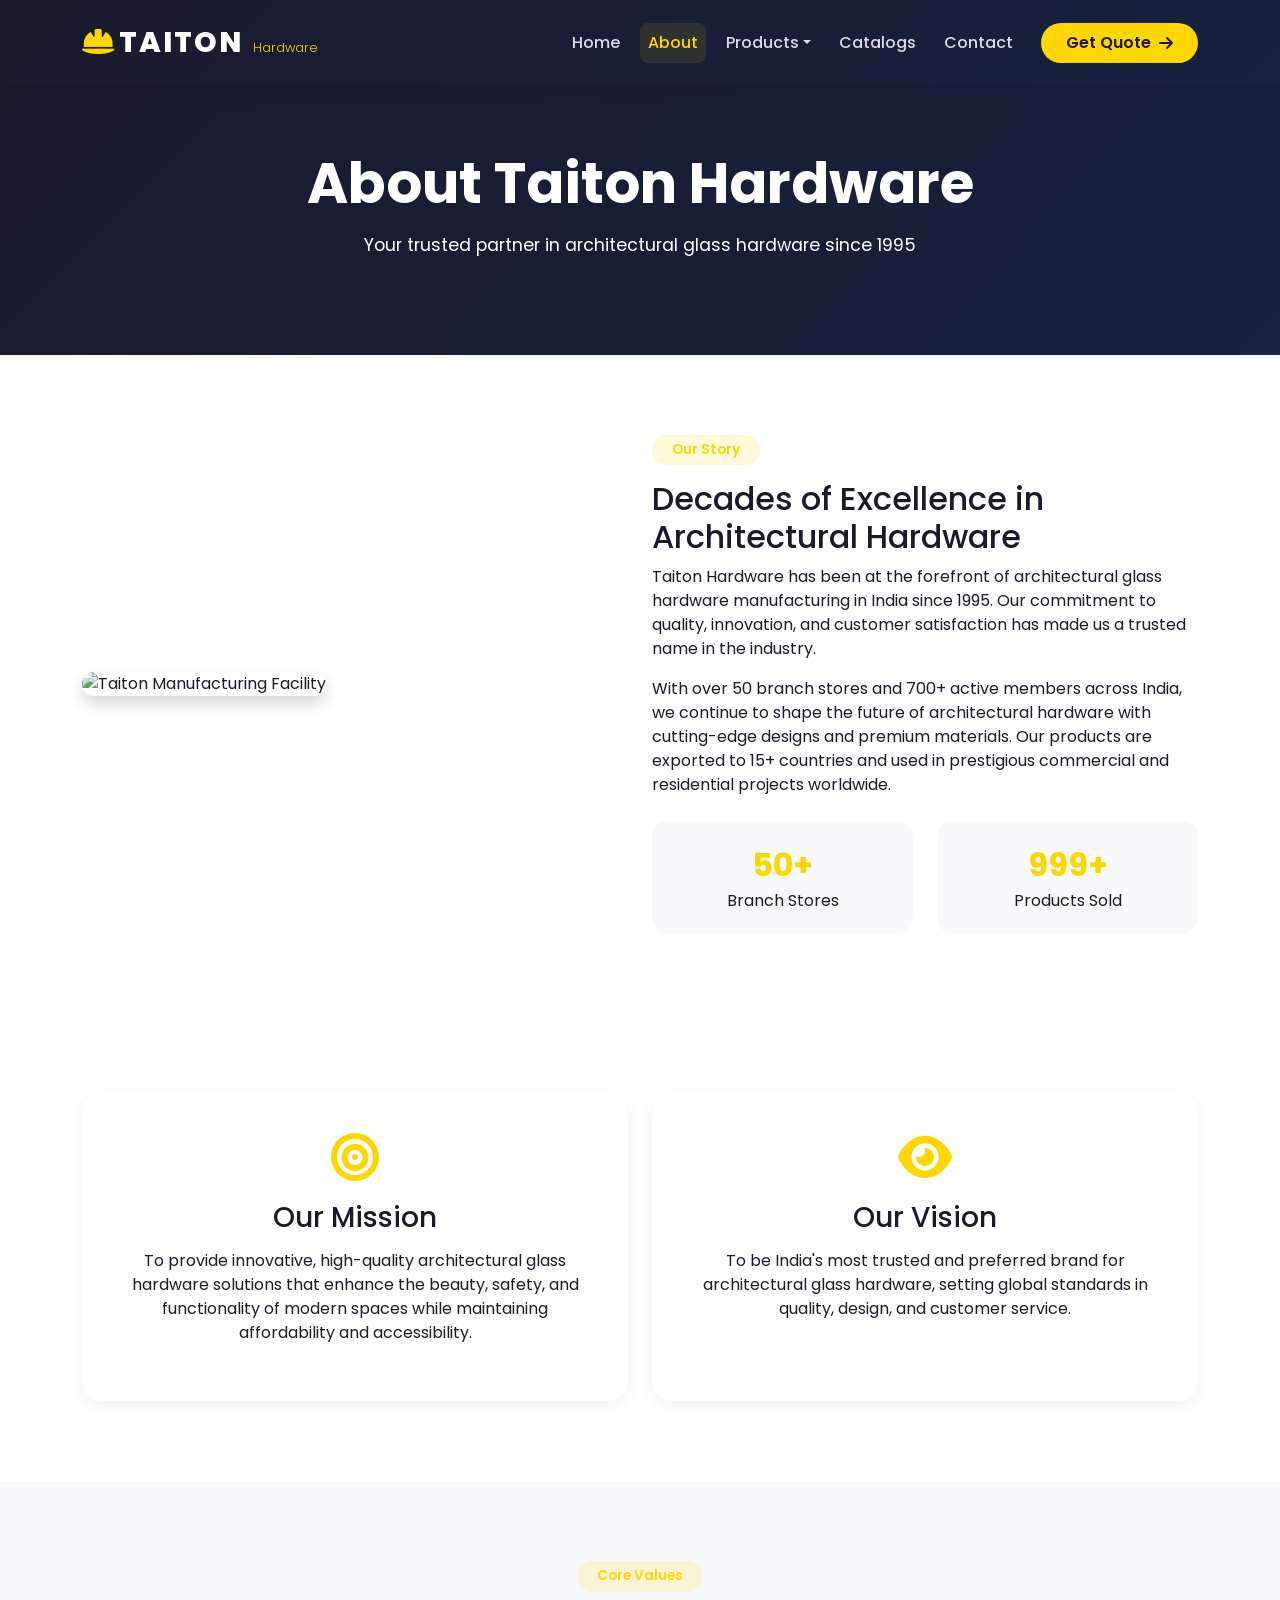
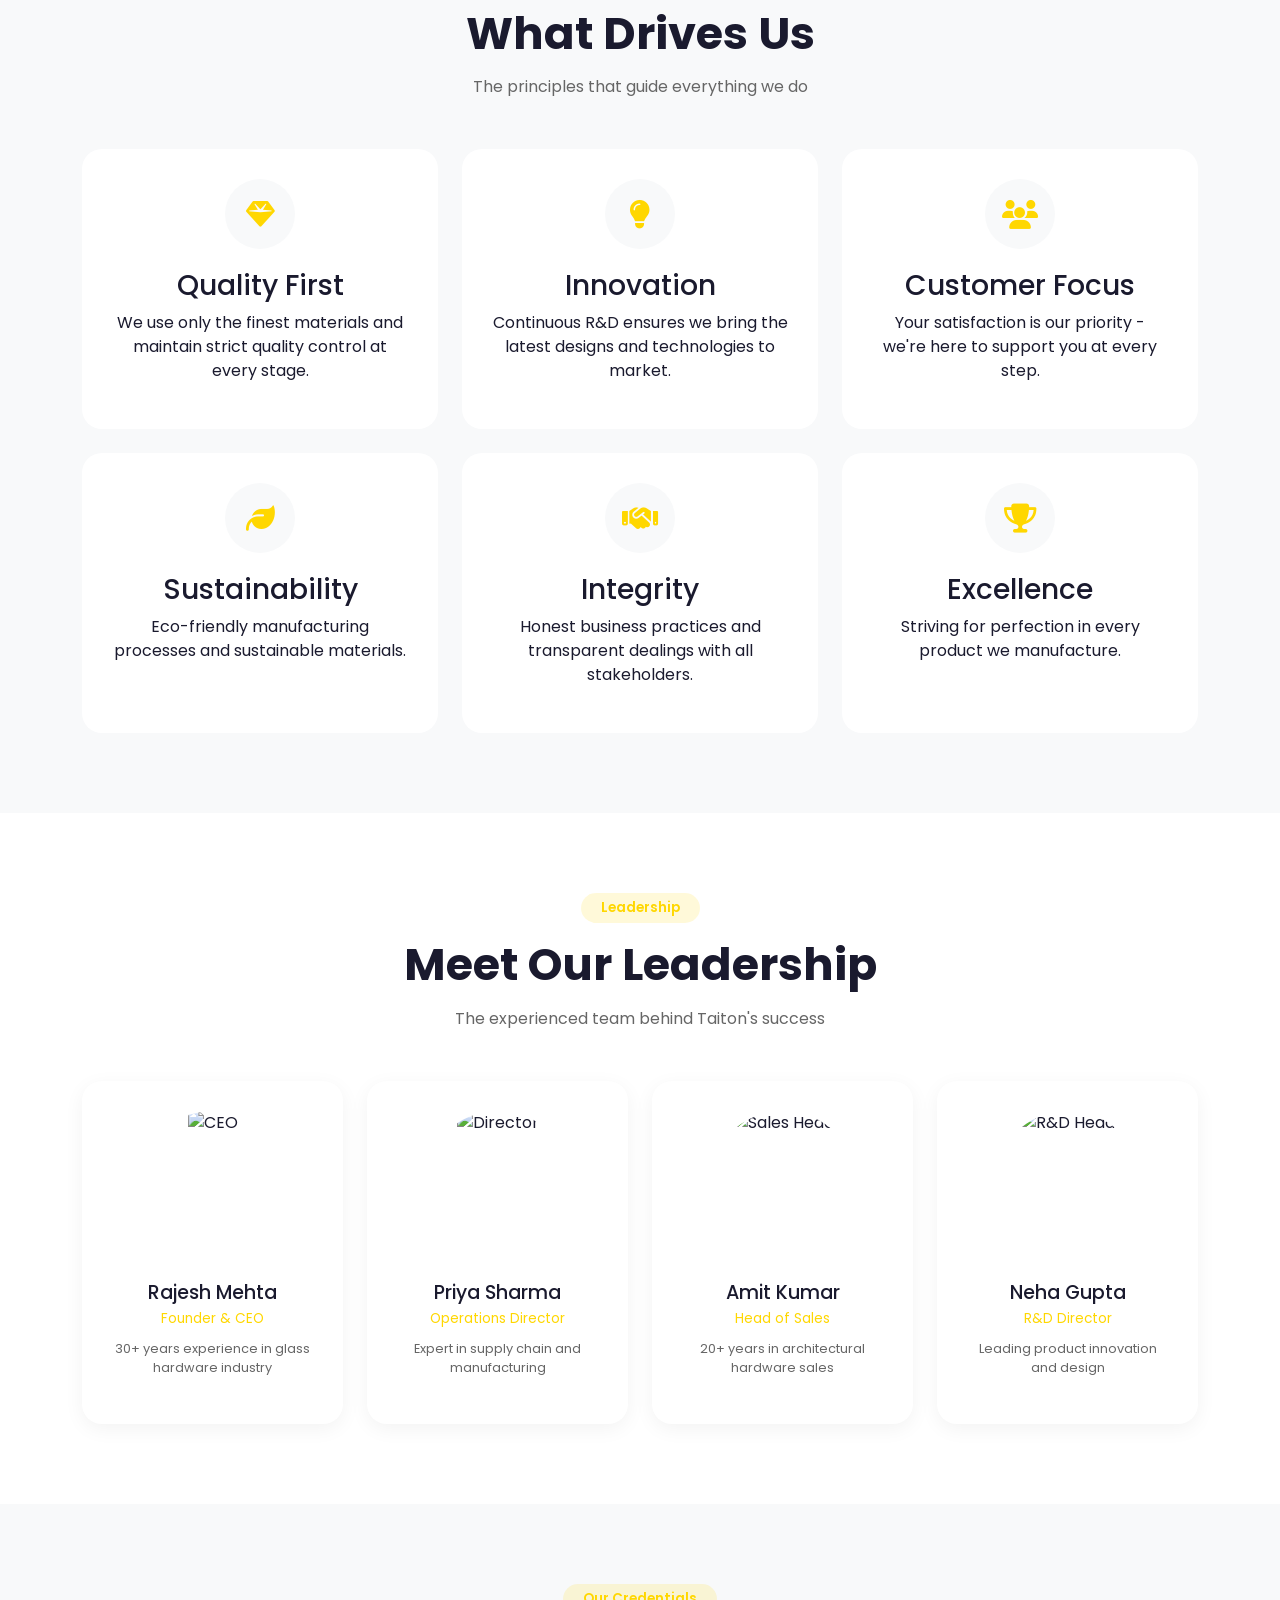
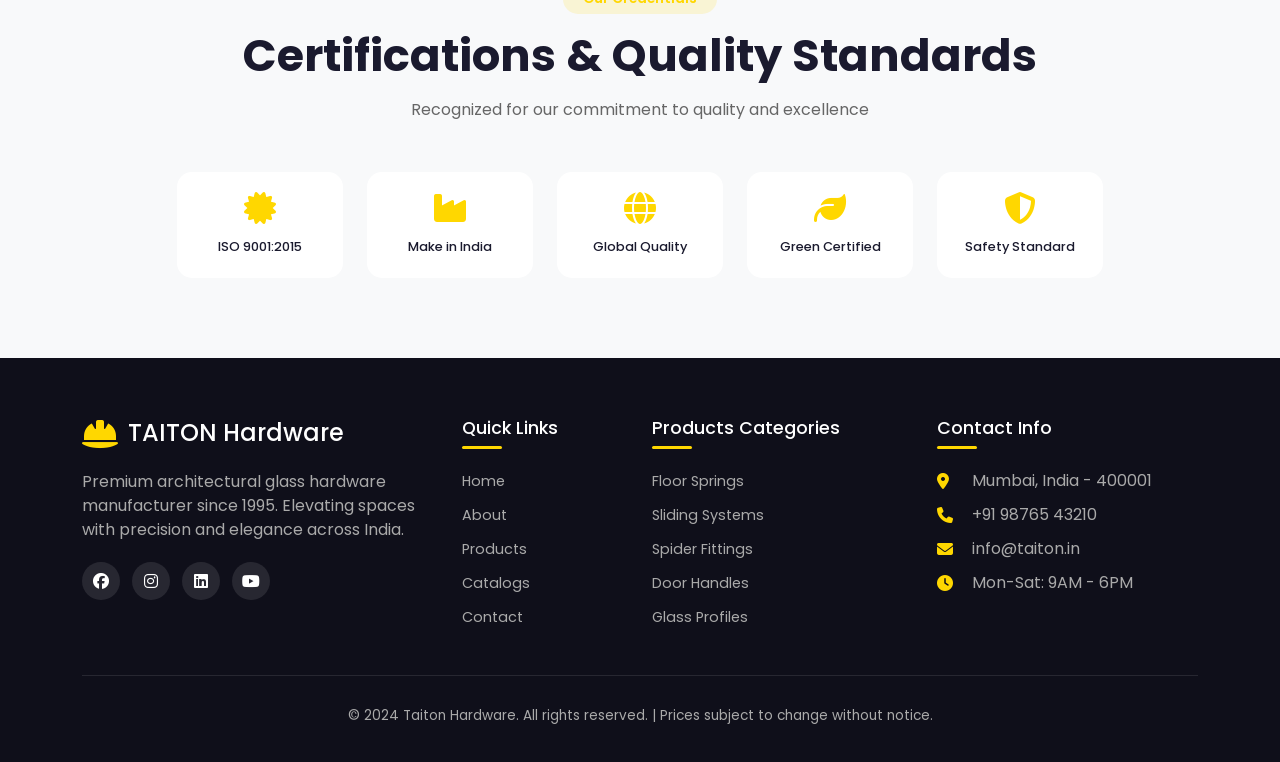
==== about.html @ 22cec3d0 "Initial project upload" ====
<!DOCTYPE html>
<html lang="en">

<head>
    <meta charset="UTF-8">
    <meta name="viewport" content="width=device-width, initial-scale=1.0">
    <title>Taiton Hardware - About Us | Architectural Glass Hardware India</title>
    <link href="https://cdn.jsdelivr.net/npm/bootstrap@5.3.0/dist/css/bootstrap.min.css" rel="stylesheet">
    <link rel="stylesheet" href="https://cdnjs.cloudflare.com/ajax/libs/font-awesome/6.4.0/css/all.min.css">
    <link href="https://fonts.googleapis.com/css2?family=Poppins:wght@300;400;500;600;700;800&display=swap"
        rel="stylesheet">
    <link href="https://unpkg.com/aos@2.3.1/dist/aos.css" rel="stylesheet">
    <link rel="stylesheet" href="css/header-footer.css">
    <link rel="stylesheet" href="css/style.css">
</head>

<body>

    <nav class="navbar navbar-expand-lg navbar-dark fixed-top" id="mainNavbar">
        <div class="container">
            <a class="navbar-brand" href="index.html"><span class="brand-icon"><i
                        class="fas fa-hard-hat"></i></span><span class="brand-text">TAITON</span><span
                    class="brand-sub">Hardware</span></a>
            <button class="navbar-toggler" type="button" data-bs-toggle="collapse" data-bs-target="#navbarNav"><span
                    class="navbar-toggler-icon"></span></button>
            <div class="collapse navbar-collapse" id="navbarNav">
                <ul class="navbar-nav ms-auto">
                    <li class="nav-item"><a class="nav-link" href="index.html">Home</a></li>
                    <li class="nav-item"><a class="nav-link active" href="about.html">About</a></li>
                    <li class="nav-item dropdown"><a class="nav-link dropdown-toggle" href="#" role="button"
                            data-bs-toggle="dropdown">Products</a>
                        <ul class="dropdown-menu large-dropdown">
                            <li><a class="dropdown-item" href="products.html#floor-springs">Floor Springs & Hydraulic
                                    Hinges</a></li>
                            <li><a class="dropdown-item" href="products.html#patch-fittings">Patch Fittings &
                                    Accessories</a></li>
                            <li><a class="dropdown-item" href="products.html#shower-hinges">Shower Hinges & Hardware</a>
                            </li>
                            <li><a class="dropdown-item" href="products.html#sliding-systems">Sliding Door Systems</a>
                            </li>
                            <li><a class="dropdown-item" href="products.html#spider-fittings">Spider Fittings</a></li>
                            <li><a class="dropdown-item" href="products.html#door-handles">Door Handles & Locks</a></li>
                            <li><a class="dropdown-item" href="products.html#glass-profiles">Glass Profiles & Seals</a>
                            </li>
                            <li><a class="dropdown-item" href="products.html#door-closers">Door Closers</a></li>
                            <li><a class="dropdown-item" href="products.html#glass-railing">Glass Railing Systems</a>
                            </li>
                            <li><a class="dropdown-item" href="products.html#miscellaneous">Miscellaneous Hardware</a>
                            </li>
                        </ul>
                    </li>
                    <li class="nav-item"><a class="nav-link" href="catalog.html">Catalogs</a></li>
                    <li class="nav-item"><a class="nav-link" href="contact.html">Contact</a></li>
                </ul>
                <a href="contact.html" class="btn btn-quote ms-lg-3">Get Quote <i class="fas fa-arrow-right"></i></a>
            </div>
        </div>
    </nav>

    <section class="page-header">
        <div class="container">
            <h1 data-aos="fade-up">About Taiton Hardware</h1>
            <p data-aos="fade-up" data-aos-delay="100">Your trusted partner in architectural glass hardware since 1995
            </p>
        </div>
    </section>

    <section class="about-story">
        <div class="container">
            <div class="row align-items-center">
                <div class="col-lg-6" data-aos="fade-right">
                    <img src="https://images.unsplash.com/photo-1581091226033-d5c48150dbaa?w=600&h=400&fit=crop"
                        alt="Taiton Manufacturing Facility" class="img-fluid rounded-4 shadow" style="width:100%;">
                </div>
                <div class="col-lg-6" data-aos="fade-left">
                    <span class="section-subtitle">Our Story</span>
                    <h2>Decades of Excellence in Architectural Hardware</h2>
                    <p>Taiton Hardware has been at the forefront of architectural glass hardware manufacturing in India
                        since 1995. Our commitment to quality, innovation, and customer satisfaction has made us a
                        trusted name in the industry.</p>
                    <p>With over 50 branch stores and 700+ active members across India, we continue to shape the future
                        of architectural hardware with cutting-edge designs and premium materials. Our products are
                        exported to 15+ countries and used in prestigious commercial and residential projects worldwide.
                    </p>
                    <div class="row mt-4">
                        <div class="col-6">
                            <div class="about-stat"><span>50+</span><br>Branch Stores</div>
                        </div>
                        <div class="col-6">
                            <div class="about-stat"><span>999+</span><br>Products Sold</div>
                        </div>
                    </div>
                </div>
            </div>
        </div>
    </section>

    <section class="mission-vision">
        <div class="container">
            <div class="row g-4">
                <div class="col-md-6" data-aos="fade-up">
                    <div class="mission-card">
                        <i class="fas fa-bullseye"></i>
                        <h3>Our Mission</h3>
                        <p>To provide innovative, high-quality architectural glass hardware solutions that enhance the
                            beauty, safety, and functionality of modern spaces while maintaining affordability and
                            accessibility.</p>
                    </div>
                </div>
                <div class="col-md-6" data-aos="fade-up" data-aos-delay="100">
                    <div class="mission-card">
                        <i class="fas fa-eye"></i>
                        <h3>Our Vision</h3>
                        <p>To be India's most trusted and preferred brand for architectural glass hardware, setting
                            global standards in quality, design, and customer service.</p>
                    </div>
                </div>
            </div>
        </div>
    </section>

    <section class="values-section bg-light">
        <div class="container">
            <div class="section-header text-center" data-aos="fade-up">
                <span class="section-subtitle">Core Values</span>
                <h2 class="section-title">What Drives Us</h2>
                <p class="section-desc">The principles that guide everything we do</p>
            </div>
            <div class="row g-4">
                <div class="col-md-4" data-aos="fade-up">
                    <div class="value-card">
                        <div class="value-icon"><i class="fas fa-gem"></i></div>
                        <h3>Quality First</h3>
                        <p>We use only the finest materials and maintain strict quality control at every stage.</p>
                    </div>
                </div>
                <div class="col-md-4" data-aos="fade-up" data-aos-delay="100">
                    <div class="value-card">
                        <div class="value-icon"><i class="fas fa-lightbulb"></i></div>
                        <h3>Innovation</h3>
                        <p>Continuous R&D ensures we bring the latest designs and technologies to market.</p>
                    </div>
                </div>
                <div class="col-md-4" data-aos="fade-up" data-aos-delay="200">
                    <div class="value-card">
                        <div class="value-icon"><i class="fas fa-users"></i></div>
                        <h3>Customer Focus</h3>
                        <p>Your satisfaction is our priority - we're here to support you at every step.</p>
                    </div>
                </div>
                <div class="col-md-4" data-aos="fade-up" data-aos-delay="250">
                    <div class="value-card">
                        <div class="value-icon"><i class="fas fa-leaf"></i></div>
                        <h3>Sustainability</h3>
                        <p>Eco-friendly manufacturing processes and sustainable materials.</p>
                    </div>
                </div>
                <div class="col-md-4" data-aos="fade-up" data-aos-delay="300">
                    <div class="value-card">
                        <div class="value-icon"><i class="fas fa-handshake"></i></div>
                        <h3>Integrity</h3>
                        <p>Honest business practices and transparent dealings with all stakeholders.</p>
                    </div>
                </div>
                <div class="col-md-4" data-aos="fade-up" data-aos-delay="350">
                    <div class="value-card">
                        <div class="value-icon"><i class="fas fa-trophy"></i></div>
                        <h3>Excellence</h3>
                        <p>Striving for perfection in every product we manufacture.</p>
                    </div>
                </div>
            </div>
        </div>
    </section>

    <section class="team-section">
        <div class="container">
            <div class="section-header text-center" data-aos="fade-up">
                <span class="section-subtitle">Leadership</span>
                <h2 class="section-title">Meet Our Leadership</h2>
                <p class="section-desc">The experienced team behind Taiton's success</p>
            </div>
            <div class="row g-4 justify-content-center">
                <div class="col-lg-3 col-md-6" data-aos="fade-up">
                    <div class="team-card">
                        <div class="team-img"><img src="https://randomuser.me/api/portraits/men/1.jpg" alt="CEO"></div>
                        <h3>Rajesh Mehta</h3><span>Founder & CEO</span>
                        <p>30+ years experience in glass hardware industry</p>
                    </div>
                </div>
                <div class="col-lg-3 col-md-6" data-aos="fade-up" data-aos-delay="100">
                    <div class="team-card">
                        <div class="team-img"><img src="https://randomuser.me/api/portraits/women/1.jpg" alt="Director">
                        </div>
                        <h3>Priya Sharma</h3><span>Operations Director</span>
                        <p>Expert in supply chain and manufacturing</p>
                    </div>
                </div>
                <div class="col-lg-3 col-md-6" data-aos="fade-up" data-aos-delay="200">
                    <div class="team-card">
                        <div class="team-img"><img src="https://randomuser.me/api/portraits/men/2.jpg" alt="Sales Head">
                        </div>
                        <h3>Amit Kumar</h3><span>Head of Sales</span>
                        <p>20+ years in architectural hardware sales</p>
                    </div>
                </div>
                <div class="col-lg-3 col-md-6" data-aos="fade-up" data-aos-delay="300">
                    <div class="team-card">
                        <div class="team-img"><img src="https://randomuser.me/api/portraits/women/2.jpg" alt="R&D Head">
                        </div>
                        <h3>Neha Gupta</h3><span>R&D Director</span>
                        <p>Leading product innovation and design</p>
                    </div>
                </div>
            </div>
        </div>
    </section>

    <section class="certifications bg-light">
        <div class="container">
            <div class="section-header text-center" data-aos="fade-up">
                <span class="section-subtitle">Our Credentials</span>
                <h2 class="section-title">Certifications & Quality Standards</h2>
                <p class="section-desc">Recognized for our commitment to quality and excellence</p>
            </div>
            <div class="row g-4 justify-content-center">
                <div class="col-md-2 col-4" data-aos="fade-up">
                    <div class="cert-card"><i class="fas fa-certificate"></i><span>ISO 9001:2015</span></div>
                </div>
                <div class="col-md-2 col-4" data-aos="fade-up" data-aos-delay="50">
                    <div class="cert-card"><i class="fas fa-industry"></i><span>Make in India</span></div>
                </div>
                <div class="col-md-2 col-4" data-aos="fade-up" data-aos-delay="100">
                    <div class="cert-card"><i class="fas fa-globe"></i><span>Global Quality</span></div>
                </div>
                <div class="col-md-2 col-4" data-aos="fade-up" data-aos-delay="150">
                    <div class="cert-card"><i class="fas fa-leaf"></i><span>Green Certified</span></div>
                </div>
                <div class="col-md-2 col-4" data-aos="fade-up" data-aos-delay="200">
                    <div class="cert-card"><i class="fas fa-shield-alt"></i><span>Safety Standard</span></div>
                </div>
            </div>
        </div>
    </section>

    <footer class="footer">
        <div class="container">
            <div class="row">
                <div class="col-lg-4">
                    <div class="footer-logo"><i class="fas fa-hard-hat"></i>
                        <h3>TAITON Hardware</h3>
                    </div>
                    <p>Premium architectural glass hardware manufacturer since 1995. Elevating spaces with precision and
                        elegance across India.</p>
                    <div class="footer-social"><a href="#"><i class="fab fa-facebook"></i></a><a href="#"><i
                                class="fab fa-instagram"></i></a><a href="#"><i class="fab fa-linkedin"></i></a><a
                            href="#"><i class="fab fa-youtube"></i></a></div>
                </div>
                <div class="col-lg-2">
                    <h4>Quick Links</h4>
                    <ul>
                        <li><a href="index.html">Home</a></li>
                        <li><a href="about.html">About</a></li>
                        <li><a href="products.html">Products</a></li>
                        <li><a href="catalog.html">Catalogs</a></li>
                        <li><a href="contact.html">Contact</a></li>
                    </ul>
                </div>
                <div class="col-lg-3">
                    <h4>Products Categories</h4>
                    <ul>
                        <li><a href="products.html#floor-springs">Floor Springs</a></li>
                        <li><a href="products.html#sliding-systems">Sliding Systems</a></li>
                        <li><a href="products.html#spider-fittings">Spider Fittings</a></li>
                        <li><a href="products.html#door-handles">Door Handles</a></li>
                        <li><a href="products.html#glass-profiles">Glass Profiles</a></li>
                    </ul>
                </div>
                <div class="col-lg-3">
                    <h4>Contact Info</h4>
                    <ul class="contact-list">
                        <li><i class="fas fa-map-marker-alt"></i> Mumbai, India - 400001</li>
                        <li><i class="fas fa-phone"></i> +91 98765 43210</li>
                        <li><i class="fas fa-envelope"></i> info@taiton.in</li>
                        <li><i class="fas fa-clock"></i> Mon-Sat: 9AM - 6PM</li>
                    </ul>
                </div>
            </div>
            <div class="footer-bottom">
                <p>&copy; 2024 Taiton Hardware. All rights reserved. | Prices subject to change without notice.</p>
            </div>
        </div>
    </footer>

    <script src="https://cdn.jsdelivr.net/npm/bootstrap@5.3.0/dist/js/bootstrap.bundle.min.js"></script>
    <script src="https://unpkg.com/aos@2.3.1/dist/aos.js"></script>
    <script src="js/main.js"></script>
</body>

</html>
---- css/header-footer.css ----
/* ==================== HEADER & FOOTER STYLES - TAITON HARDWARE ==================== */

/* ==================== NAVBAR STYLES ==================== */
#mainNavbar {
    background: linear-gradient(135deg, #1a1a2e 0%, #16213e 100%);
    padding: 1rem 0;
    transition: all 0.3s ease;
    box-shadow: 0 2px 20px rgba(0, 0, 0, 0.1);
}

#mainNavbar .navbar-brand {
    display: flex;
    align-items: baseline;
    gap: 5px;
    text-decoration: none;
}

.brand-icon {
    font-size: 1.8rem;
    color: #ffd700;
}

.brand-text {
    font-size: 1.8rem;
    font-weight: 800;
    letter-spacing: 2px;
    color: white;
}

.brand-sub {
    font-size: 0.8rem;
    font-weight: 300;
    color: #ffd700;
    margin-left: 5px;
}

.navbar-nav {
    gap: 0.25rem;
}

.navbar-nav .nav-link {
    color: rgba(255, 255, 255, 0.85);
    font-weight: 500;
    margin: 0 0.25rem;
    transition: all 0.3s;
    padding: 8px 16px;
    border-radius: 8px;
}

.navbar-nav .nav-link:hover,
.navbar-nav .nav-link.active {
    color: #ffd700;
    background: rgba(255, 215, 0, 0.1);
}

.btn-quote {
    background: #ffd700;
    border: none;
    color: #1a1a2e;
    font-weight: 600;
    padding: 8px 25px;
    border-radius: 50px;
    transition: all 0.3s;
    text-decoration: none;
    display: inline-flex;
    align-items: center;
    gap: 8px;
}

.btn-quote:hover {
    background: #ffed4a;
    transform: translateY(-2px);
    color: #1a1a2e;
}

/* Dropdown Menu */
.dropdown-menu {
    background: #16213e;
    border: none;
    border-radius: 15px;
    padding: 0.75rem 0;
    margin-top: 10px;
    box-shadow: 0 10px 30px rgba(0, 0, 0, 0.3);
}

.dropdown-item {
    color: white;
    padding: 0.6rem 1.5rem;
    transition: all 0.2s;
    font-size: 0.9rem;
}

.dropdown-item:hover {
    background: #ffd700;
    color: #1a1a2e;
}

/* Large Dropdown for Products */
.large-dropdown {
    min-width: 280px;
}

/* ==================== FOOTER STYLES ==================== */
.footer {
    background: #0f0f1a;
    color: #aaa;
    padding: 60px 0 20px;
    margin-top: 0;
}

.footer-logo {
    display: flex;
    align-items: center;
    gap: 10px;
    margin-bottom: 20px;
}

.footer-logo i {
    font-size: 2rem;
    color: #ffd700;
}

.footer-logo h3 {
    margin-bottom: 0;
    font-size: 1.5rem;
    color: white;
}

.footer h4 {
    color: white;
    font-size: 1.1rem;
    margin-bottom: 20px;
    position: relative;
    padding-bottom: 10px;
}

.footer h4:after {
    content: '';
    position: absolute;
    bottom: 0;
    left: 0;
    width: 40px;
    height: 3px;
    background: #ffd700;
    border-radius: 3px;
}

.footer ul {
    list-style: none;
    padding: 0;
}

.footer ul li {
    margin-bottom: 10px;
}

.footer ul li a {
    color: #aaa;
    text-decoration: none;
    transition: color 0.3s;
    font-size: 0.9rem;
}

.footer ul li a:hover {
    color: #ffd700;
    padding-left: 5px;
}

.contact-list li {
    display: flex;
    align-items: center;
    gap: 10px;
}

.contact-list li i {
    width: 25px;
    color: #ffd700;
}

.footer-social {
    display: flex;
    gap: 12px;
    margin-top: 20px;
}

.footer-social a {
    display: inline-flex;
    align-items: center;
    justify-content: center;
    width: 38px;
    height: 38px;
    background: rgba(255, 255, 255, 0.1);
    border-radius: 50%;
    color: white;
    transition: all 0.3s;
    text-decoration: none;
}

.footer-social a:hover {
    background: #ffd700;
    color: #1a1a2e;
    transform: translateY(-3px);
}

.footer-bottom {
    text-align: center;
    padding-top: 30px;
    margin-top: 30px;
    border-top: 1px solid rgba(255, 255, 255, 0.1);
    font-size: 0.85rem;
}

/* ==================== RESPONSIVE ==================== */
@media (max-width: 992px) {
    .navbar-nav {
        margin: 1rem 0;
    }

    .btn-quote {
        display: inline-flex;
        width: fit-content;
        margin-top: 10px;
    }

    .dropdown-menu {
        background: #1a1a3e;
        border: none;
    }

    .footer h4:after {
        left: 50%;
        transform: translateX(-50%);
    }

    .footer .text-center-mobile {
        text-align: center;
    }
}

@media (max-width: 768px) {
    .footer {
        text-align: center;
    }

    .footer-logo {
        justify-content: center;
    }

    .contact-list li {
        justify-content: center;
    }

    .footer-social {
        justify-content: center;
    }
}
---- css/style.css ----
/* ==================== MAIN STYLESHEET - TAITON HARDWARE ==================== */

* {
    margin: 0;
    padding: 0;
    box-sizing: border-box;
}

body {
    font-family: 'Poppins', sans-serif;
    overflow-x: hidden;
    background: #ffffff;
    color: #1a1a2e;
}

/* ==================== HERO SECTION ==================== */
.hero-section {
    position: relative;
    min-height: 100vh;
    background: linear-gradient(135deg, #0f0c29 0%, #1a1a3e 50%, #24243e 100%);
    display: flex;
    align-items: center;
    overflow: hidden;
}

.hero-overlay {
    position: absolute;
    top: 0;
    left: 0;
    right: 0;
    bottom: 0;
    background: radial-gradient(circle at 30% 50%, rgba(255, 215, 0, 0.1) 0%, transparent 70%);
}

.hero-container {
    position: relative;
    z-index: 2;
}

.hero-badge {
    display: inline-block;
    background: rgba(255, 215, 0, 0.2);
    color: #ffd700;
    padding: 5px 15px;
    border-radius: 50px;
    font-size: 0.85rem;
    margin-bottom: 20px;
}

.hero-badge i {
    margin-right: 5px;
}

.hero-title {
    font-size: 3.8rem;
    font-weight: 700;
    color: white;
    margin-bottom: 20px;
    line-height: 1.2;
}

.hero-title .highlight {
    color: #ffd700;
    position: relative;
}

.hero-text {
    color: rgba(255, 255, 255, 0.85);
    font-size: 1.1rem;
    margin-bottom: 30px;
    max-width: 550px;
}

.hero-buttons {
    display: flex;
    gap: 15px;
    flex-wrap: wrap;
    margin-bottom: 40px;
}

.btn-primary {
    background: linear-gradient(135deg, #ffd700, #ffb700);
    border: none;
    color: #1a1a2e;
    font-weight: 600;
    padding: 12px 35px;
    border-radius: 50px;
    transition: all 0.3s;
}

.btn-primary:hover {
    background: linear-gradient(135deg, #ffed4a, #ffd700);
    transform: translateY(-3px);
    box-shadow: 0 10px 25px rgba(0, 0, 0, 0.2);
}

.btn-outline-light {
    border: 2px solid white;
    background: transparent;
    padding: 12px 35px;
    border-radius: 50px;
    font-weight: 600;
    transition: all 0.3s;
    color: white;
    text-decoration: none;
    display: inline-block;
}

.btn-outline-light:hover {
    background: white;
    color: #1a1a2e;
    transform: translateY(-3px);
}

.hero-stats {
    display: flex;
    gap: 40px;
    flex-wrap: wrap;
}

.stat-item {
    text-align: center;
}

.stat-number {
    display: block;
    font-size: 2rem;
    font-weight: 700;
    color: #ffd700;
}

.stat-label {
    color: rgba(255, 255, 255, 0.7);
    font-size: 0.85rem;
}

.hero-card {
    background: rgba(255, 255, 255, 0.1);
    backdrop-filter: blur(10px);
    border-radius: 30px;
    padding: 40px;
    text-align: center;
    border: 1px solid rgba(255, 255, 255, 0.2);
}

.glass-card .glass-effect {
    position: relative;
}

.hero-card i {
    font-size: 4rem;
    color: #ffd700;
    margin-bottom: 20px;
}

.hero-card h3 {
    color: white;
    margin-bottom: 10px;
}

.glass-features {
    display: flex;
    justify-content: center;
    gap: 15px;
    margin-top: 20px;
}

.glass-features span {
    font-size: 0.8rem;
    color: #ffd700;
}

.glass-features i {
    font-size: 0.8rem;
    margin-right: 5px;
}

.scroll-indicator {
    position: absolute;
    bottom: 30px;
    left: 50%;
    transform: translateX(-50%);
    text-align: center;
    color: white;
    font-size: 0.8rem;
    animation: bounce 2s infinite;
}

@keyframes bounce {

    0%,
    100% {
        transform: translateX(-50%) translateY(0);
    }

    50% {
        transform: translateX(-50%) translateY(10px);
    }
}

/* ==================== SECTION COMMON ==================== */
section {
    padding: 80px 0;
}

.section-header {
    margin-bottom: 50px;
}

.section-subtitle {
    display: inline-block;
    background: rgba(255, 215, 0, 0.15);
    color: #ffd700;
    padding: 5px 20px;
    border-radius: 50px;
    font-size: 0.85rem;
    font-weight: 600;
    margin-bottom: 15px;
}

.section-title {
    font-size: 2.8rem;
    font-weight: 700;
    margin-bottom: 15px;
    color: #1a1a2e;
}

.section-desc {
    color: #666;
    max-width: 700px;
    margin: 0 auto;
}

.text-white {
    color: white !important;
}

.bg-light {
    background: #f8f9fa;
}

/* ==================== CATEGORY CARDS ==================== */
.category-card {
    background: white;
    border-radius: 20px;
    padding: 40px 30px;
    text-align: center;
    transition: all 0.3s;
    box-shadow: 0 5px 20px rgba(0, 0, 0, 0.05);
    height: 100%;
}

.category-card:hover {
    transform: translateY(-10px);
    box-shadow: 0 20px 40px rgba(0, 0, 0, 0.1);
}

.category-icon {
    width: 70px;
    height: 70px;
    background: linear-gradient(135deg, #ffd70020, #ffb70010);
    border-radius: 50%;
    display: flex;
    align-items: center;
    justify-content: center;
    margin: 0 auto 20px;
}

.category-icon i {
    font-size: 2rem;
    color: #ffd700;
}

.category-card h3 {
    font-size: 1.2rem;
    margin-bottom: 10px;
}

.category-card p {
    font-size: 0.85rem;
    color: #666;
    margin-bottom: 15px;
}

.category-link {
    color: #ffd700;
    text-decoration: none;
    font-weight: 600;
    font-size: 0.85rem;
    transition: all 0.3s;
}

.category-link:hover {
    color: #1a1a2e;
    letter-spacing: 1px;
}

/* ==================== PRODUCT CARDS ==================== */
.product-card {
    background: white;
    border-radius: 20px;
    padding: 25px;
    text-align: center;
    transition: all 0.3s;
    box-shadow: 0 5px 20px rgba(0, 0, 0, 0.05);
    height: 100%;
    position: relative;
}

.product-card:hover {
    transform: translateY(-5px);
    box-shadow: 0 15px 35px rgba(0, 0, 0, 0.1);
}

.product-card.featured {
    border: 2px solid #ffd700;
}

.product-badge {
    position: absolute;
    top: 15px;
    right: 15px;
    background: #ffd700;
    color: #1a1a2e;
    padding: 4px 12px;
    border-radius: 50px;
    font-size: 0.7rem;
    font-weight: 600;
    z-index: 1;
}

.product-image {
    width: 120px;
    height: 120px;
    margin: 0 auto 20px;
    overflow: hidden;
    border-radius: 15px;
}

.product-image img {
    width: 100%;
    height: 100%;
    object-fit: cover;
    transition: transform 0.3s;
}

.product-card:hover .product-image img {
    transform: scale(1.05);
}

.product-title {
    font-size: 1.1rem;
    font-weight: 600;
    margin-bottom: 10px;
}

.product-desc {
    font-size: 0.85rem;
    color: #666;
    margin-bottom: 15px;
    line-height: 1.4;
}

.product-price {
    font-size: 1.3rem;
    font-weight: 700;
    color: #ffd700;
    margin-bottom: 15px;
}

.product-meta {
    display: flex;
    justify-content: center;
    gap: 15px;
    margin-bottom: 15px;
}

.product-meta span {
    font-size: 0.7rem;
    color: #888;
}

.product-meta i {
    margin-right: 5px;
}

.btn-outline-primary {
    background: transparent;
    border: 2px solid #ffd700;
    color: #1a1a2e;
    font-weight: 600;
    transition: all 0.3s;
    border-radius: 50px;
    padding: 8px 15px;
}

.btn-outline-primary:hover {
    background: #ffd700;
    border-color: #ffd700;
    color: #1a1a2e;
}

/* ==================== ABOUT CARDS ==================== */
.about-card {
    background: white;
    padding: 40px 30px;
    border-radius: 20px;
    text-align: center;
    box-shadow: 0 5px 30px rgba(0, 0, 0, 0.05);
    transition: all 0.3s;
    height: 100%;
}

.about-card:hover {
    transform: translateY(-10px);
    box-shadow: 0 15px 40px rgba(0, 0, 0, 0.1);
}

.about-icon {
    width: 80px;
    height: 80px;
    background: linear-gradient(135deg, #ffd700, #ffed4a);
    border-radius: 50%;
    display: flex;
    align-items: center;
    justify-content: center;
    margin: 0 auto 25px;
}

.about-icon i {
    font-size: 2rem;
    color: #1a1a2e;
}

/* ==================== PAGE HEADER ==================== */
.page-header {
    background: linear-gradient(135deg, #1a1a2e 0%, #16213e 100%);
    padding: 150px 0 80px;
    text-align: center;
    color: white;
}

.page-header h1 {
    font-size: 3.5rem;
    font-weight: 700;
    margin-bottom: 15px;
}

.page-header p {
    font-size: 1.1rem;
    opacity: 0.9;
}

/* ==================== TESTIMONIALS ==================== */
.testimonials-section {
    background: linear-gradient(135deg, #1a1a2e 0%, #16213e 100%);
}

.testimonial-card {
    background: rgba(255, 255, 255, 0.1);
    backdrop-filter: blur(10px);
    border-radius: 20px;
    padding: 30px;
    text-align: center;
    height: 100%;
    color: white;
}

.testimonial-card .stars {
    color: #ffd700;
    margin-bottom: 15px;
    font-size: 1.2rem;
}

.testimonial-card p {
    margin-bottom: 20px;
    font-style: italic;
    font-size: 0.95rem;
}

.client-info h4 {
    margin-bottom: 5px;
    font-size: 1rem;
}

.client-info span {
    font-size: 0.8rem;
    opacity: 0.8;
}

/* ==================== WHY CHOOSE US SECTION ==================== */
.why-choose-us {
    background: white;
}

.why-content h2 {
    font-size: 2.5rem;
    margin-bottom: 20px;
}

.why-features {
    margin-top: 30px;
}

.feature {
    display: flex;
    gap: 20px;
    margin-bottom: 25px;
}

.feature i {
    font-size: 2rem;
    color: #ffd700;
}

.feature h4 {
    font-size: 1.1rem;
    margin-bottom: 5px;
}

.feature p {
    font-size: 0.85rem;
    color: #666;
}

.why-image {
    position: relative;
}

.experience-badge {
    position: absolute;
    bottom: 20px;
    right: 20px;
    background: #ffd700;
    color: #1a1a2e;
    padding: 15px 20px;
    border-radius: 15px;
    text-align: center;
    font-weight: 600;
}

.experience-badge span {
    font-size: 2rem;
    font-weight: 800;
    display: block;
}

/* ==================== MISSION VISION ==================== */
.mission-card {
    background: white;
    border-radius: 20px;
    padding: 40px;
    text-align: center;
    box-shadow: 0 5px 20px rgba(0, 0, 0, 0.05);
    height: 100%;
}

.mission-card i {
    font-size: 3rem;
    color: #ffd700;
    margin-bottom: 20px;
}

.mission-card h3 {
    margin-bottom: 15px;
}

/* ==================== VALUES SECTION ==================== */
.value-card {
    background: white;
    border-radius: 20px;
    padding: 30px;
    text-align: center;
    transition: all 0.3s;
    height: 100%;
}

.value-card:hover {
    transform: translateY(-5px);
    box-shadow: 0 10px 30px rgba(0, 0, 0, 0.1);
}

.value-icon {
    width: 70px;
    height: 70px;
    background: #f8f9fa;
    border-radius: 50%;
    display: flex;
    align-items: center;
    justify-content: center;
    margin: 0 auto 20px;
}

.value-icon i {
    font-size: 1.8rem;
    color: #ffd700;
}

/* ==================== TEAM SECTION ==================== */
.team-card {
    text-align: center;
    background: white;
    border-radius: 20px;
    padding: 30px;
    box-shadow: 0 5px 20px rgba(0, 0, 0, 0.05);
}

.team-img {
    width: 150px;
    height: 150px;
    border-radius: 50%;
    overflow: hidden;
    margin: 0 auto 20px;
}

.team-img img {
    width: 100%;
    height: 100%;
    object-fit: cover;
}

.team-card h3 {
    font-size: 1.2rem;
    margin-bottom: 5px;
}

.team-card span {
    color: #ffd700;
    font-size: 0.85rem;
    display: block;
    margin-bottom: 10px;
}

.team-card p {
    font-size: 0.8rem;
    color: #666;
}

/* ==================== CERTIFICATIONS ==================== */
.cert-card {
    background: white;
    border-radius: 15px;
    padding: 20px;
    text-align: center;
    transition: all 0.3s;
}

.cert-card i {
    font-size: 2rem;
    color: #ffd700;
    display: block;
    margin-bottom: 10px;
}

.cert-card span {
    font-size: 0.8rem;
    font-weight: 500;
}

/* ==================== CATALOGS ==================== */
.catalogs-main-section {
    padding: 80px 0;
}

.catalog-download-card {
    background: white;
    border-radius: 25px;
    padding: 40px;
    text-align: center;
    box-shadow: 0 10px 40px rgba(0, 0, 0, 0.08);
    height: 100%;
    transition: all 0.3s;
}

.catalog-download-card:hover {
    transform: translateY(-10px);
    box-shadow: 0 20px 50px rgba(0, 0, 0, 0.15);
}

.catalog-icon i {
    font-size: 4rem;
    color: #e74c3c;
    margin-bottom: 20px;
}

.catalog-download-card h2 {
    margin-bottom: 15px;
}

.catalog-desc {
    color: #666;
    margin-bottom: 20px;
}

.catalog-features {
    text-align: left;
    margin: 25px 0;
    list-style: none;
    padding: 0;
}

.catalog-features li {
    margin-bottom: 10px;
    font-size: 0.9rem;
}

.catalog-features li i {
    color: #2ecc71;
    margin-right: 10px;
    font-size: 0.9rem;
}

.catalog-meta {
    display: flex;
    justify-content: center;
    gap: 20px;
    margin: 20px 0;
    font-size: 0.8rem;
    color: #888;
}

.catalog-meta i {
    margin-right: 5px;
}

.catalog-preview {
    padding: 60px 0;
}

.preview-card {
    background: white;
    border-radius: 15px;
    padding: 25px;
    text-align: center;
    transition: all 0.3s;
    box-shadow: 0 5px 15px rgba(0, 0, 0, 0.05);
}

.preview-card:hover {
    transform: translateY(-5px);
    box-shadow: 0 10px 25px rgba(0, 0, 0, 0.1);
}

.preview-icon i {
    font-size: 2rem;
    color: #ffd700;
    margin-bottom: 15px;
}

.preview-card h4 {
    font-size: 1rem;
    margin-bottom: 8px;
}

.preview-card p {
    font-size: 0.75rem;
    color: #666;
    margin-bottom: 10px;
}

.preview-count {
    font-size: 0.7rem;
    color: #ffd700;
    font-weight: 600;
}

.catalog-request {
    padding: 60px 0;
}

.request-card {
    background: linear-gradient(135deg, #1a1a2e, #16213e);
    border-radius: 25px;
    padding: 50px;
    color: white;
}

.request-card h3 {
    margin-bottom: 10px;
}

/* ==================== CONTACT PAGE ==================== */
.contact-page-section {
    padding: 80px 0;
}

.contact-info-card,
.contact-form-card {
    background: white;
    border-radius: 25px;
    padding: 40px;
    box-shadow: 0 10px 40px rgba(0, 0, 0, 0.08);
}

.contact-info {
    display: flex;
    gap: 20px;
    margin-bottom: 30px;
    align-items: flex-start;
}

.contact-info i {
    width: 50px;
    height: 50px;
    background: #f0f0f0;
    border-radius: 50%;
    display: flex;
    align-items: center;
    justify-content: center;
    font-size: 1.3rem;
    color: #ffd700;
}

.contact-info h4 {
    font-size: 1rem;
    margin-bottom: 5px;
}

.contact-info p {
    margin-bottom: 0;
    color: #666;
    font-size: 0.9rem;
}

.social-connect {
    margin-top: 30px;
    padding-top: 20px;
    border-top: 1px solid #eee;
}

.social-connect h4 {
    margin-bottom: 15px;
}

.social-connect .social-links {
    display: flex;
    gap: 12px;
}

.social-connect .social-links a {
    width: 40px;
    height: 40px;
    background: #f0f0f0;
    border-radius: 50%;
    display: flex;
    align-items: center;
    justify-content: center;
    color: #1a1a2e;
    transition: all 0.3s;
}

.social-connect .social-links a:hover {
    background: #ffd700;
    transform: translateY(-3px);
}

.contact-form-card .form-label {
    font-weight: 500;
    font-size: 0.85rem;
}

.contact-form-card .form-control,
.contact-form-card .form-select {
    border-radius: 12px;
    padding: 12px 20px;
    border: 1px solid #e0e0e0;
}

.contact-form-card .form-control:focus,
.contact-form-card .form-select:focus {
    border-color: #ffd700;
    box-shadow: 0 0 0 0.2rem rgba(255, 215, 0, 0.25);
}

.map-section {
    padding: 0 0 80px;
}

.map-card {
    border-radius: 25px;
    overflow: hidden;
    box-shadow: 0 10px 40px rgba(0, 0, 0, 0.08);
}

.branch-section {
    padding: 60px 0;
}

.branch-card {
    background: white;
    border-radius: 15px;
    padding: 25px;
    text-align: center;
    box-shadow: 0 5px 15px rgba(0, 0, 0, 0.05);
    transition: all 0.3s;
}

.branch-card:hover {
    transform: translateY(-5px);
}

.branch-card i {
    font-size: 2rem;
    color: #ffd700;
    margin-bottom: 15px;
}

.branch-card h4 {
    font-size: 1rem;
    margin-bottom: 5px;
}

.branch-card p {
    font-size: 0.8rem;
    color: #666;
}

/* ==================== ABOUT STORY SECTION ==================== */
.about-story {
    padding: 80px 0;
}

.about-stat {
    background: #f8f9fa;
    padding: 20px;
    border-radius: 15px;
    text-align: center;
}

.about-stat span {
    font-size: 2rem;
    font-weight: 700;
    color: #ffd700;
}

/* ==================== RESPONSIVE ==================== */
@media (max-width: 1200px) {
    .hero-title {
        font-size: 3rem;
    }

    .section-title {
        font-size: 2.3rem;
    }
}

@media (max-width: 992px) {
    section {
        padding: 60px 0;
    }

    .hero-title {
        font-size: 2.5rem;
    }

    .hero-stats {
        justify-content: center;
    }

    .hero-buttons {
        justify-content: center;
    }

    .hero-text {
        text-align: center;
        margin-left: auto;
        margin-right: auto;
    }

    .hero-badge {
        display: table;
        margin-left: auto;
        margin-right: auto;
    }

    .hero-title {
        text-align: center;
    }

    .page-header h1 {
        font-size: 2.5rem;
    }

    .page-header {
        padding: 120px 0 60px;
    }
}

@media (max-width: 768px) {
    section {
        padding: 50px 0;
    }

    .hero-title {
        font-size: 2rem;
    }

    .section-title {
        font-size: 1.8rem;
    }

    .hero-stats {
        gap: 20px;
    }

    .stat-number {
        font-size: 1.5rem;
    }

    .product-card {
        padding: 20px;
    }

    .about-card {
        padding: 25px;
    }

    .catalog-download-card {
        padding: 25px;
    }

    .contact-info-card,
    .contact-form-card {
        padding: 25px;
    }

    .product-image {
        width: 100px;
        height: 100px;
    }

    .page-header h1 {
        font-size: 2rem;
    }

    .hero-buttons .btn {
        padding: 10px 25px;
        font-size: 0.9rem;
    }

    .request-card {
        padding: 30px;
        text-align: center;
    }
}

@media (max-width: 576px) {
    .hero-title {
        font-size: 1.8rem;
    }

    .section-title {
        font-size: 1.5rem;
    }

    .hero-stats {
        display: grid;
        grid-template-columns: repeat(2, 1fr);
        gap: 15px;
    }

    .product-meta {
        flex-direction: column;
        gap: 5px;
    }

    .catalog-features li {
        font-size: 0.8rem;
    }

    .catalog-meta {
        flex-direction: column;
        gap: 5px;
    }
}
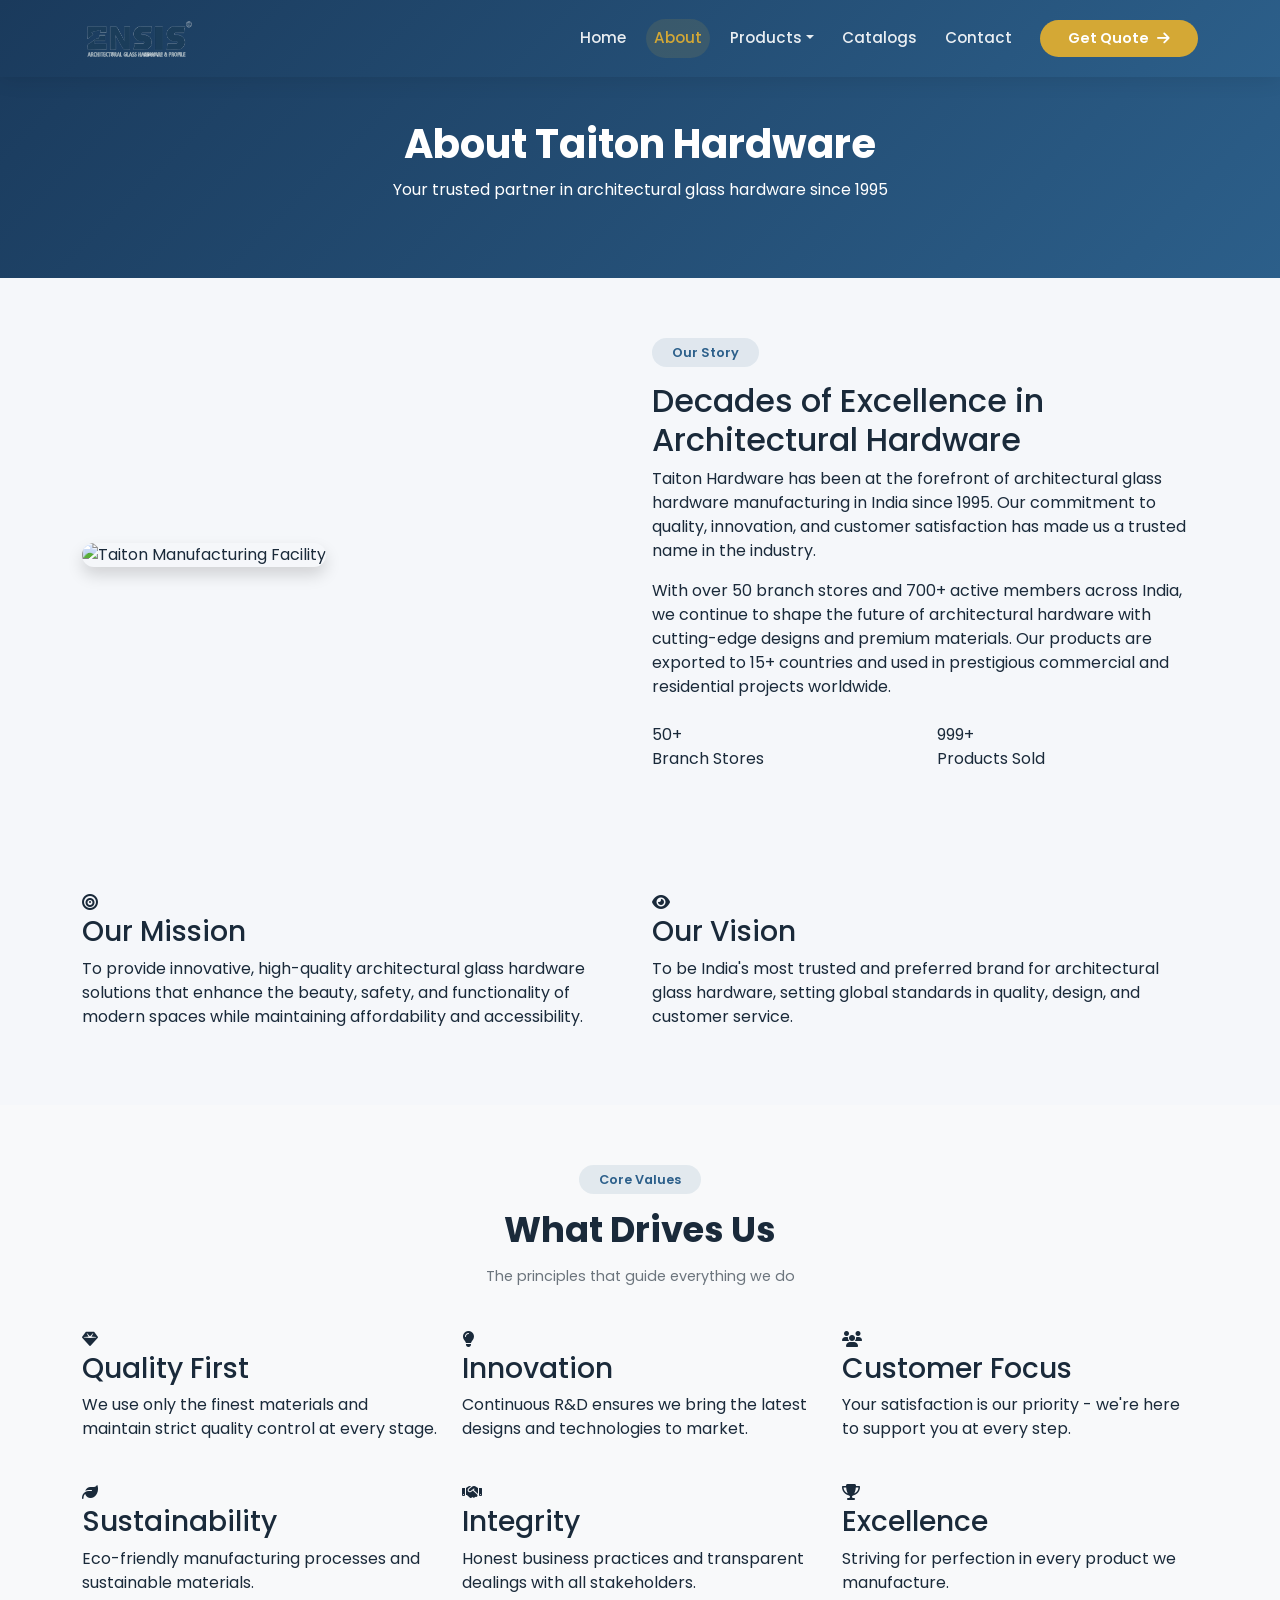
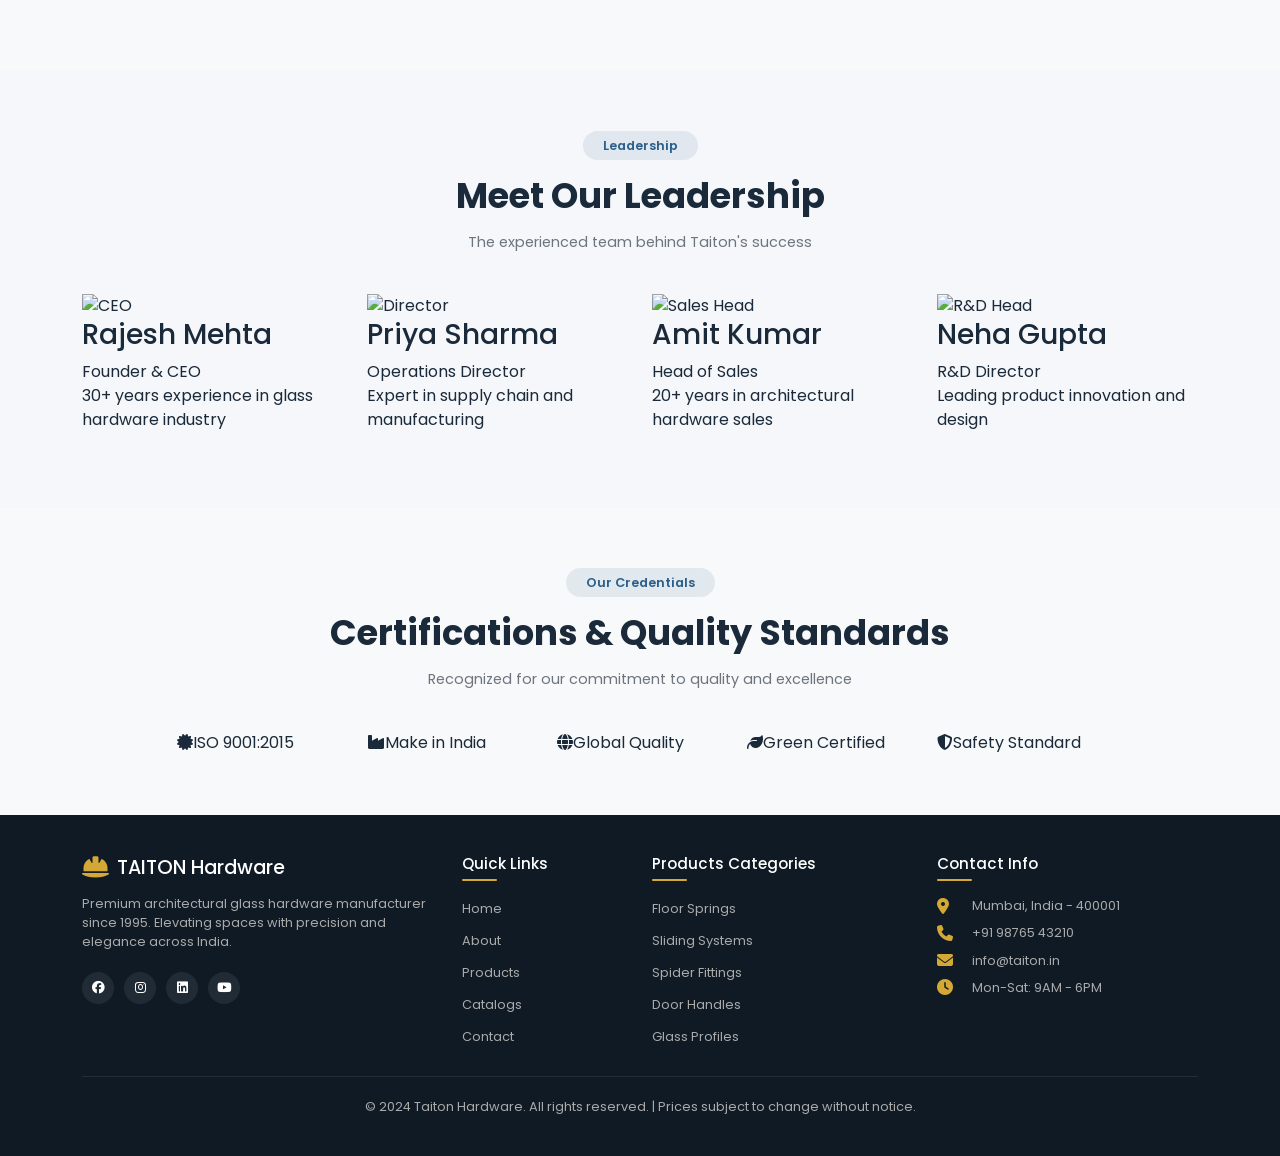
==== commit 8cffffc0: "Updated homepage design and fixed navbar" ====
--- a/about.html
+++ b/about.html
@@ -18,9 +18,10 @@
 
     <nav class="navbar navbar-expand-lg navbar-dark fixed-top" id="mainNavbar">
         <div class="container">
-            <a class="navbar-brand" href="index.html"><span class="brand-icon"><i
-                        class="fas fa-hard-hat"></i></span><span class="brand-text">TAITON</span><span
-                    class="brand-sub">Hardware</span></a>
+            <a class="navbar-brand-logo" href="index.html">
+                <img src="./images/logo.png" alt="ENGIS Hardware">
+                <span class="brand-text"></span>
+            </a>
             <button class="navbar-toggler" type="button" data-bs-toggle="collapse" data-bs-target="#navbarNav"><span
                     class="navbar-toggler-icon"></span></button>
             <div class="collapse navbar-collapse" id="navbarNav">
--- a/css/header-footer.css
+++ b/css/header-footer.css
@@ -1,8 +1,8 @@
-/* ==================== HEADER & FOOTER STYLES - TAITON HARDWARE ==================== */
+/* ==================== HEADER & FOOTER STYLES - TAITON/ENGIS HARDWARE ==================== */
 
 /* ==================== NAVBAR STYLES ==================== */
 #mainNavbar {
-    background: linear-gradient(135deg, #1a1a2e 0%, #16213e 100%);
+    background: linear-gradient(135deg, #1a3a5c 0%, #2c5f8a 100%);
     padding: 1rem 0;
     transition: all 0.3s ease;
     box-shadow: 0 2px 20px rgba(0, 0, 0, 0.1);
@@ -10,28 +10,44 @@
 
 #mainNavbar .navbar-brand {
     display: flex;
-    align-items: baseline;
-    gap: 5px;
+    align-items: center;
+    gap: 8px;
     text-decoration: none;
 }
 
 .brand-icon {
     font-size: 1.8rem;
-    color: #ffd700;
+    color: #d4a835;
 }
 
 .brand-text {
-    font-size: 1.8rem;
+    font-size: 1.6rem;
     font-weight: 800;
     letter-spacing: 2px;
     color: white;
 }
 
 .brand-sub {
-    font-size: 0.8rem;
-    font-weight: 300;
-    color: #ffd700;
+    font-size: 0.7rem;
+    font-weight: 500;
+    color: #d4a835;
+    background: rgba(212, 168, 53, 0.15);
+    padding: 2px 8px;
+    border-radius: 20px;
     margin-left: 5px;
+}
+
+/* Logo image style */
+.navbar-brand-logo {
+    display: flex;
+    align-items: center;
+    gap: 10px;
+    text-decoration: none;
+}
+
+.navbar-brand-logo img {
+    height: 45px;
+    width: auto;
 }
 
 .navbar-nav {
@@ -39,70 +55,359 @@
 }
 
 .navbar-nav .nav-link {
-    color: rgba(255, 255, 255, 0.85);
+    color: rgba(255, 255, 255, 0.9);
     font-weight: 500;
     margin: 0 0.25rem;
     transition: all 0.3s;
-    padding: 8px 16px;
-    border-radius: 8px;
+    padding: 8px 18px;
+    border-radius: 30px;
+    font-size: 0.95rem;
 }
 
 .navbar-nav .nav-link:hover,
 .navbar-nav .nav-link.active {
-    color: #ffd700;
-    background: rgba(255, 215, 0, 0.1);
+    color: #d4a835;
+    background: rgba(212, 168, 53, 0.12);
 }
 
 .btn-quote {
-    background: #ffd700;
+    background: #d4a835;
     border: none;
-    color: #1a1a2e;
+    color: #fff;
     font-weight: 600;
-    padding: 8px 25px;
-    border-radius: 50px;
+    padding: 8px 28px;
+    border-radius: 40px;
     transition: all 0.3s;
     text-decoration: none;
     display: inline-flex;
     align-items: center;
     gap: 8px;
+    font-size: 0.9rem;
 }
 
 .btn-quote:hover {
-    background: #ffed4a;
+    background: #c49b2e;
     transform: translateY(-2px);
-    color: #1a1a2e;
-}
-
-/* Dropdown Menu */
+    color: #fff;
+    box-shadow: 0 5px 15px rgba(0, 0, 0, 0.2);
+}
+
+/* ==================== DROPDOWN MENU STYLES (DESKTOP) ==================== */
 .dropdown-menu {
-    background: #16213e;
+    background: #ffffff;
     border: none;
-    border-radius: 15px;
+    border-radius: 16px;
     padding: 0.75rem 0;
-    margin-top: 10px;
-    box-shadow: 0 10px 30px rgba(0, 0, 0, 0.3);
+    margin-top: 12px;
+    box-shadow: 0 15px 35px rgba(0, 0, 0, 0.15);
+    min-width: 220px;
+    animation: fadeIn 0.2s ease;
+}
+
+@keyframes fadeIn {
+    from {
+        opacity: 0;
+        transform: translateY(-10px);
+    }
+
+    to {
+        opacity: 1;
+        transform: translateY(0);
+    }
 }
 
 .dropdown-item {
-    color: white;
-    padding: 0.6rem 1.5rem;
+    color: #1a2a3a;
+    padding: 0.6rem 1.8rem;
     transition: all 0.2s;
     font-size: 0.9rem;
+    font-weight: 500;
 }
 
 .dropdown-item:hover {
-    background: #ffd700;
-    color: #1a1a2e;
-}
-
-/* Large Dropdown for Products */
-.large-dropdown {
-    min-width: 280px;
+    background: rgba(44, 95, 138, 0.08);
+    color: #2c5f8a;
+    padding-left: 2rem;
+}
+
+/* ==================== MEGA MENU STYLES (DESKTOP) ==================== */
+.mega-menu {
+    width: 780px;
+    padding: 20px 25px;
+    left: auto;
+    right: auto;
+    background: #ffffff;
+    border-radius: 20px;
+}
+
+.mega-title {
+    color: #2c5f8a;
+    font-size: 0.9rem;
+    font-weight: 700;
+    margin-bottom: 12px;
+    padding-bottom: 8px;
+    border-bottom: 2px solid #d4a835;
+    display: inline-block;
+}
+
+.mega-menu .dropdown-item {
+    padding: 6px 0;
+    font-size: 0.85rem;
+    color: #4a5568;
+    background: transparent;
+}
+
+.mega-menu .dropdown-item:hover {
+    background: transparent;
+    color: #2c5f8a;
+    padding-left: 8px;
+}
+
+/* ==================== MOBILE STYLES (PERFECT DROPDOWN) ==================== */
+@media (max-width: 991.98px) {
+
+    /* Navbar container */
+    #mainNavbar {
+        padding: 0.8rem 0;
+    }
+
+    .navbar-brand {
+        z-index: 1001;
+    }
+
+    .brand-text {
+        font-size: 1.3rem;
+    }
+
+    .brand-icon {
+        font-size: 1.5rem;
+    }
+
+    .brand-sub {
+        font-size: 0.6rem;
+    }
+
+    /* Toggle button */
+    .navbar-toggler {
+        border: none;
+        padding: 8px 12px;
+        outline: none;
+        box-shadow: none;
+    }
+
+    .navbar-toggler:focus {
+        box-shadow: none;
+    }
+
+    .navbar-toggler-icon {
+        background-image: url("data:image/svg+xml,%3csvg xmlns='http://www.w3.org/2000/svg' viewBox='0 0 30 30'%3e%3cpath stroke='rgba(255,255,255,0.9)' stroke-linecap='round' stroke-miterlimit='10' stroke-width='2' d='M4 7h22M4 15h22M4 23h22'/%3e%3c/svg%3e");
+    }
+
+    /* Collapsible menu */
+    .navbar-collapse {
+        background: linear-gradient(135deg, #1a3a5c 0%, #2c5f8a 100%);
+        position: absolute;
+        top: 100%;
+        left: 0;
+        right: 0;
+        padding: 20px;
+        border-radius: 0 0 20px 20px;
+        max-height: calc(100vh - 70px);
+        overflow-y: auto;
+        box-shadow: 0 20px 40px rgba(0, 0, 0, 0.2);
+        transition: all 0.3s ease;
+    }
+
+    /* Nav items */
+    .navbar-nav {
+        margin: 0;
+        gap: 8px;
+    }
+
+    .navbar-nav .nav-link {
+        padding: 12px 16px;
+        border-radius: 12px;
+        font-size: 1rem;
+    }
+
+    /* Dropdown toggle styling */
+    .dropdown-toggle {
+        display: flex;
+        justify-content: space-between;
+        align-items: center;
+    }
+
+    .dropdown-toggle::after {
+        content: '\f078';
+        font-family: 'Font Awesome 6 Free';
+        font-weight: 900;
+        border: none;
+        margin-left: auto;
+        font-size: 0.75rem;
+        transition: transform 0.3s ease;
+    }
+
+    .dropdown-toggle.show::after {
+        transform: rotate(180deg);
+    }
+
+    /* Dropdown menu container */
+    .dropdown-menu {
+        position: static !important;
+        width: 100% !important;
+        background: rgba(255, 255, 255, 0.08) !important;
+        backdrop-filter: blur(10px);
+        border: 1px solid rgba(255, 255, 255, 0.15) !important;
+        border-radius: 14px !important;
+        margin-top: 8px !important;
+        margin-bottom: 8px !important;
+        padding: 10px !important;
+        box-shadow: none !important;
+        display: none !important;
+        animation: none !important;
+    }
+
+    .dropdown-menu.show {
+        display: block !important;
+    }
+
+    /* Dropdown items */
+    .dropdown-item {
+        color: rgba(255, 255, 255, 0.9) !important;
+        padding: 10px 16px !important;
+        border-radius: 10px !important;
+        font-size: 0.9rem !important;
+    }
+
+    .dropdown-item:hover {
+        background: rgba(212, 168, 53, 0.2) !important;
+        color: #d4a835 !important;
+    }
+
+    /* Mega menu mobile */
+    .mega-menu {
+        width: 100% !important;
+        padding: 15px !important;
+        background: rgba(255, 255, 255, 0.08) !important;
+        backdrop-filter: blur(10px);
+        border: 1px solid rgba(255, 255, 255, 0.15) !important;
+        border-radius: 14px !important;
+        display: none !important;
+        box-shadow: none !important;
+    }
+
+    .mega-menu.show {
+        display: block !important;
+    }
+
+    .mega-menu .row {
+        display: flex !important;
+        flex-direction: column !important;
+        gap: 15px !important;
+        margin: 0 !important;
+    }
+
+    .mega-menu .col-md-3 {
+        width: 100% !important;
+        padding: 0 !important;
+        margin-bottom: 5px !important;
+    }
+
+    .mega-title {
+        color: #d4a835 !important;
+        font-size: 0.9rem !important;
+        font-weight: 700 !important;
+        margin-bottom: 10px !important;
+        padding-bottom: 6px !important;
+        border-bottom: 1px solid rgba(212, 168, 53, 0.5) !important;
+        display: inline-block !important;
+        background: transparent !important;
+    }
+
+    .mega-menu .dropdown-item {
+        padding: 8px 12px !important;
+        font-size: 0.85rem !important;
+        color: rgba(255, 255, 255, 0.85) !important;
+        border-radius: 8px !important;
+    }
+
+    .mega-menu .dropdown-item:hover {
+        background: rgba(212, 168, 53, 0.15) !important;
+        color: #d4a835 !important;
+        padding-left: 18px !important;
+    }
+
+    /* Quote button on mobile */
+    .btn-quote {
+        margin-top: 15px;
+        margin-bottom: 10px;
+        width: 100%;
+        justify-content: center;
+        background: #d4a835;
+        color: #fff;
+    }
+
+    .btn-quote:hover {
+        background: #c49b2e;
+        transform: none;
+    }
+}
+
+/* ==================== TABLET STYLES (2 columns for mega menu) ==================== */
+@media (min-width: 768px) and (max-width: 991.98px) {
+    .mega-menu .row {
+        display: grid !important;
+        grid-template-columns: repeat(2, 1fr) !important;
+        gap: 15px !important;
+    }
+
+    .mega-menu .col-md-3 {
+        width: 100% !important;
+    }
+}
+
+/* ==================== SMALL MOBILE STYLES ==================== */
+@media (max-width: 576px) {
+    .brand-text {
+        font-size: 1.1rem;
+    }
+
+    .brand-icon {
+        font-size: 1.3rem;
+    }
+
+    .brand-sub {
+        font-size: 0.55rem;
+        padding: 1px 6px;
+    }
+
+    .navbar-nav .nav-link {
+        padding: 10px 14px;
+        font-size: 0.9rem;
+    }
+
+    .mega-menu {
+        padding: 12px !important;
+    }
+
+    .mega-title {
+        font-size: 0.85rem !important;
+    }
+
+    .mega-menu .dropdown-item {
+        padding: 6px 10px !important;
+        font-size: 0.8rem !important;
+    }
+
+    .btn-quote {
+        padding: 10px 20px;
+        font-size: 0.85rem;
+    }
 }
 
 /* ==================== FOOTER STYLES ==================== */
 .footer {
-    background: #0f0f1a;
+    background: #0f1a24;
     color: #aaa;
     padding: 60px 0 20px;
     margin-top: 0;
@@ -117,13 +422,23 @@
 
 .footer-logo i {
     font-size: 2rem;
-    color: #ffd700;
+    color: #d4a835;
+}
+
+.footer-logo img {
+    height: 45px;
+    width: auto;
 }
 
 .footer-logo h3 {
     margin-bottom: 0;
     font-size: 1.5rem;
     color: white;
+}
+
+.footer p {
+    line-height: 1.6;
+    margin-bottom: 20px;
 }
 
 .footer h4 {
@@ -141,13 +456,14 @@
     left: 0;
     width: 40px;
     height: 3px;
-    background: #ffd700;
+    background: #d4a835;
     border-radius: 3px;
 }
 
 .footer ul {
     list-style: none;
     padding: 0;
+    margin: 0;
 }
 
 .footer ul li {
@@ -157,30 +473,34 @@
 .footer ul li a {
     color: #aaa;
     text-decoration: none;
-    transition: color 0.3s;
+    transition: all 0.3s;
     font-size: 0.9rem;
+    display: inline-block;
 }
 
 .footer ul li a:hover {
-    color: #ffd700;
-    padding-left: 5px;
+    color: #d4a835;
+    transform: translateX(5px);
 }
 
 .contact-list li {
     display: flex;
     align-items: center;
-    gap: 10px;
+    gap: 12px;
+    margin-bottom: 12px;
 }
 
 .contact-list li i {
-    width: 25px;
-    color: #ffd700;
+    width: 28px;
+    color: #d4a835;
+    font-size: 1rem;
 }
 
 .footer-social {
     display: flex;
     gap: 12px;
     margin-top: 20px;
+    flex-wrap: wrap;
 }
 
 .footer-social a {
@@ -189,16 +509,17 @@
     justify-content: center;
     width: 38px;
     height: 38px;
-    background: rgba(255, 255, 255, 0.1);
+    background: rgba(255, 255, 255, 0.08);
     border-radius: 50%;
     color: white;
     transition: all 0.3s;
     text-decoration: none;
+    font-size: 1rem;
 }
 
 .footer-social a:hover {
-    background: #ffd700;
-    color: #1a1a2e;
+    background: #d4a835;
+    color: #fff;
     transform: translateY(-3px);
 }
 
@@ -206,25 +527,18 @@
     text-align: center;
     padding-top: 30px;
     margin-top: 30px;
-    border-top: 1px solid rgba(255, 255, 255, 0.1);
-    font-size: 0.85rem;
-}
-
-/* ==================== RESPONSIVE ==================== */
-@media (max-width: 992px) {
-    .navbar-nav {
-        margin: 1rem 0;
-    }
-
-    .btn-quote {
-        display: inline-flex;
-        width: fit-content;
-        margin-top: 10px;
-    }
-
-    .dropdown-menu {
-        background: #1a1a3e;
-        border: none;
+    border-top: 1px solid rgba(255, 255, 255, 0.08);
+    font-size: 0.8rem;
+}
+
+/* ==================== FOOTER RESPONSIVE ==================== */
+@media (max-width: 768px) {
+    .footer {
+        text-align: center;
+    }
+
+    .footer-logo {
+        justify-content: center;
     }
 
     .footer h4:after {
@@ -232,20 +546,6 @@
         transform: translateX(-50%);
     }
 
-    .footer .text-center-mobile {
-        text-align: center;
-    }
-}
-
-@media (max-width: 768px) {
-    .footer {
-        text-align: center;
-    }
-
-    .footer-logo {
-        justify-content: center;
-    }
-
     .contact-list li {
         justify-content: center;
     }
@@ -253,4 +553,194 @@
     .footer-social {
         justify-content: center;
     }
+}
+
+/* ==================== ANIMATIONS ==================== */
+@keyframes slideDown {
+    from {
+        opacity: 0;
+        transform: translateY(-10px);
+    }
+
+    to {
+        opacity: 1;
+        transform: translateY(0);
+    }
+}
+
+.dropdown-menu.show,
+.mega-menu.show {
+    animation: slideDown 0.25s ease forwards;
+}
+
+
+
+
+
+
+
+
+
+
+
+
+
+
+
+
+
+
+
+
+
+
+
+
+
+
+
+
+
+
+
+
+
+
+
+
+
+
+
+
+
+
+
+
+
+
+
+
+
+
+
+
+
+
+
+/* ==================== FIX FOR DROPDOWN POSITIONING ==================== */
+@media (min-width: 992px) {
+    .dropdown {
+        position: relative;
+    }
+    
+    .mega-menu {
+        position: absolute;
+        top: 100%;
+        left: 50%;
+        transform: translateX(-50%);
+        margin-top: 12px;
+    }
+    
+    /* Align mega menu to left for first dropdown items */
+    .navbar-nav > .dropdown:first-child .mega-menu {
+        left: 0;
+        transform: none;
+    }
+    
+    /* Align mega menu to right for last dropdown items */
+    .navbar-nav > .dropdown:last-child .mega-menu {
+        left: auto;
+        right: 0;
+        transform: none;
+    }
+    
+    /* Prevent mega menu from going off screen */
+    .mega-menu {
+        max-width: 90vw;
+        width: auto;
+        min-width: 600px;
+    }
+}
+
+@media (min-width: 1200px) {
+    .mega-menu {
+        width: 780px;
+        min-width: 780px;
+    }
+}
+
+@media (max-width: 1199px) and (min-width: 992px) {
+    .mega-menu {
+        width: 700px;
+        min-width: 700px;
+    }
+}
+
+@media (max-width: 991px) {
+    .mega-menu {
+        position: static !important;
+        transform: none !important;
+        left: auto !important;
+        right: auto !important;
+        width: 100% !important;
+        min-width: 100% !important;
+    }
+}
+
+
+
+
+
+
+
+
+
+
+
+
+
+
+
+
+
+
+
+
+
+
+
+
+
+
+
+
+
+
+/* ==================== FORCE DROPDOWN TO OPEN ON RIGHT SIDE ==================== */
+@media (min-width: 992px) {
+    /* Make all dropdowns open to the right */
+    .dropdown-menu {
+        left: auto !important;
+        right: 0 !important;
+        transform: translateX(0) !important;
+    }
+    
+    /* Ensure mega menu also opens on right */
+    .mega-dropdown-menu {
+        left: auto !important;
+        right: 0 !important;
+        transform: translateX(0) !important;
+    }
+    
+    /* First dropdown item - also on right */
+    .navbar-nav > .nav-item:first-child .dropdown-menu {
+        left: auto !important;
+        right: 0 !important;
+    }
+    
+    /* Last dropdown item - on right */
+    .navbar-nav > .nav-item:last-child .dropdown-menu {
+        left: auto !important;
+        right: 0 !important;
+    }
 }
--- a/css/style.css
+++ b/css/style.css
@@ -1,5 +1,3 @@
-/* ==================== MAIN STYLESHEET - TAITON HARDWARE ==================== */
-
 * {
     margin: 0;
     padding: 0;
@@ -9,15 +7,27 @@
 body {
     font-family: 'Poppins', sans-serif;
     overflow-x: hidden;
-    background: #ffffff;
-    color: #1a1a2e;
-}
-
-/* ==================== HERO SECTION ==================== */
+    background: #f5f7fa;
+    color: #1a2a3a;
+}
+
+:root {
+    --primary-color: #2c5f8a;
+    --primary-dark: #1e405e;
+    --primary-light: #4a7fa8;
+    --secondary-color: #d4a835;
+    --secondary-dark: #b8922a;
+    --accent-color: #e8b931;
+    --text-dark: #1a2a3a;
+    --text-light: #6c757d;
+    --bg-light: #f8f9fa;
+    --bg-gray: #f0f2f5;
+}
+
 .hero-section {
     position: relative;
     min-height: 100vh;
-    background: linear-gradient(135deg, #0f0c29 0%, #1a1a3e 50%, #24243e 100%);
+    background: linear-gradient(135deg, #1a3a5c 0%, #2c5f8a 50%, #1e405e 100%);
     display: flex;
     align-items: center;
     overflow: hidden;
@@ -29,7 +39,7 @@
     left: 0;
     right: 0;
     bottom: 0;
-    background: radial-gradient(circle at 30% 50%, rgba(255, 215, 0, 0.1) 0%, transparent 70%);
+    background: radial-gradient(circle at 30% 50%, rgba(212, 168, 53, 0.1) 0%, transparent 70%);
 }
 
 .hero-container {
@@ -39,8 +49,8 @@
 
 .hero-badge {
     display: inline-block;
-    background: rgba(255, 215, 0, 0.2);
-    color: #ffd700;
+    background: rgba(212, 168, 53, 0.2);
+    color: #d4a835;
     padding: 5px 15px;
     border-radius: 50px;
     font-size: 0.85rem;
@@ -52,7 +62,7 @@
 }
 
 .hero-title {
-    font-size: 3.8rem;
+    font-size: 3rem;
     font-weight: 700;
     color: white;
     margin-bottom: 20px;
@@ -60,13 +70,12 @@
 }
 
 .hero-title .highlight {
-    color: #ffd700;
-    position: relative;
+    color: #d4a835;
 }
 
 .hero-text {
-    color: rgba(255, 255, 255, 0.85);
-    font-size: 1.1rem;
+    color: rgba(255, 255, 255, 0.9);
+    font-size: 1rem;
     margin-bottom: 30px;
     max-width: 550px;
 }
@@ -79,17 +88,17 @@
 }
 
 .btn-primary {
-    background: linear-gradient(135deg, #ffd700, #ffb700);
+    background: #d4a835;
     border: none;
-    color: #1a1a2e;
+    color: #fff;
     font-weight: 600;
-    padding: 12px 35px;
+    padding: 10px 30px;
     border-radius: 50px;
     transition: all 0.3s;
 }
 
 .btn-primary:hover {
-    background: linear-gradient(135deg, #ffed4a, #ffd700);
+    background: #c49b2e;
     transform: translateY(-3px);
     box-shadow: 0 10px 25px rgba(0, 0, 0, 0.2);
 }
@@ -97,7 +106,7 @@
 .btn-outline-light {
     border: 2px solid white;
     background: transparent;
-    padding: 12px 35px;
+    padding: 10px 30px;
     border-radius: 50px;
     font-weight: 600;
     transition: all 0.3s;
@@ -108,13 +117,13 @@
 
 .btn-outline-light:hover {
     background: white;
-    color: #1a1a2e;
+    color: #1e405e;
     transform: translateY(-3px);
 }
 
 .hero-stats {
     display: flex;
-    gap: 40px;
+    gap: 30px;
     flex-wrap: wrap;
 }
 
@@ -124,37 +133,37 @@
 
 .stat-number {
     display: block;
-    font-size: 2rem;
+    font-size: 1.8rem;
     font-weight: 700;
-    color: #ffd700;
+    color: #d4a835;
 }
 
 .stat-label {
     color: rgba(255, 255, 255, 0.7);
-    font-size: 0.85rem;
+    font-size: 0.8rem;
 }
 
 .hero-card {
     background: rgba(255, 255, 255, 0.1);
     backdrop-filter: blur(10px);
-    border-radius: 30px;
-    padding: 40px;
+    border-radius: 20px;
+    padding: 30px;
     text-align: center;
     border: 1px solid rgba(255, 255, 255, 0.2);
 }
 
-.glass-card .glass-effect {
-    position: relative;
-}
-
-.hero-card i {
-    font-size: 4rem;
-    color: #ffd700;
-    margin-bottom: 20px;
+.hero-card img {
+    width: 100px;
+    height: 100px;
+    border-radius: 50%;
+    object-fit: cover;
+    margin-bottom: 15px;
+    border: 2px solid #d4a835;
 }
 
 .hero-card h3 {
     color: white;
+    font-size: 1.2rem;
     margin-bottom: 10px;
 }
 
@@ -162,27 +171,22 @@
     display: flex;
     justify-content: center;
     gap: 15px;
-    margin-top: 20px;
+    margin-top: 15px;
 }
 
 .glass-features span {
-    font-size: 0.8rem;
-    color: #ffd700;
-}
-
-.glass-features i {
-    font-size: 0.8rem;
-    margin-right: 5px;
+    font-size: 0.75rem;
+    color: #d4a835;
 }
 
 .scroll-indicator {
     position: absolute;
-    bottom: 30px;
+    bottom: 20px;
     left: 50%;
     transform: translateX(-50%);
     text-align: center;
     color: white;
-    font-size: 0.8rem;
+    font-size: 0.75rem;
     animation: bounce 2s infinite;
 }
 
@@ -194,808 +198,436 @@
     }
 
     50% {
-        transform: translateX(-50%) translateY(10px);
-    }
-}
-
-/* ==================== SECTION COMMON ==================== */
+        transform: translateX(-50%) translateY(8px);
+    }
+}
+
 section {
-    padding: 80px 0;
+    padding: 60px 0;
 }
 
 .section-header {
-    margin-bottom: 50px;
+    margin-bottom: 40px;
 }
 
 .section-subtitle {
     display: inline-block;
-    background: rgba(255, 215, 0, 0.15);
-    color: #ffd700;
+    background: rgba(44, 95, 138, 0.1);
+    color: #2c5f8a;
     padding: 5px 20px;
     border-radius: 50px;
-    font-size: 0.85rem;
+    font-size: 0.8rem;
     font-weight: 600;
     margin-bottom: 15px;
 }
 
 .section-title {
-    font-size: 2.8rem;
+    font-size: 2.2rem;
     font-weight: 700;
     margin-bottom: 15px;
-    color: #1a1a2e;
+    color: #1a2a3a;
 }
 
 .section-desc {
-    color: #666;
+    color: #6c757d;
     max-width: 700px;
     margin: 0 auto;
-}
-
-.text-white {
-    color: white !important;
+    font-size: 0.9rem;
 }
 
 .bg-light {
-    background: #f8f9fa;
-}
-
-/* ==================== CATEGORY CARDS ==================== */
+    background: #f0f2f5;
+}
+
 .category-card {
     background: white;
-    border-radius: 20px;
-    padding: 40px 30px;
+    border-radius: 15px;
+    padding: 25px 20px;
     text-align: center;
     transition: all 0.3s;
-    box-shadow: 0 5px 20px rgba(0, 0, 0, 0.05);
+    box-shadow: 0 5px 15px rgba(0, 0, 0, 0.05);
     height: 100%;
 }
 
 .category-card:hover {
-    transform: translateY(-10px);
-    box-shadow: 0 20px 40px rgba(0, 0, 0, 0.1);
+    transform: translateY(-8px);
+    box-shadow: 0 15px 30px rgba(0, 0, 0, 0.1);
 }
 
 .category-icon {
-    width: 70px;
-    height: 70px;
-    background: linear-gradient(135deg, #ffd70020, #ffb70010);
+    width: 60px;
+    height: 60px;
+    background: rgba(44, 95, 138, 0.1);
     border-radius: 50%;
     display: flex;
     align-items: center;
     justify-content: center;
-    margin: 0 auto 20px;
+    margin: 0 auto 15px;
 }
 
 .category-icon i {
-    font-size: 2rem;
-    color: #ffd700;
+    font-size: 1.6rem;
+    color: #2c5f8a;
 }
 
 .category-card h3 {
-    font-size: 1.2rem;
-    margin-bottom: 10px;
+    font-size: 1.1rem;
+    margin-bottom: 8px;
 }
 
 .category-card p {
-    font-size: 0.85rem;
-    color: #666;
-    margin-bottom: 15px;
+    font-size: 0.8rem;
+    color: #6c757d;
+    margin-bottom: 12px;
+}
+
+.category-card img {
+    width: 100%;
+    height: 120px;
+    object-fit: cover;
+    border-radius: 10px;
+    margin: 10px 0;
 }
 
 .category-link {
-    color: #ffd700;
+    color: #2c5f8a;
     text-decoration: none;
     font-weight: 600;
-    font-size: 0.85rem;
-    transition: all 0.3s;
-}
-
-.category-link:hover {
-    color: #1a1a2e;
-    letter-spacing: 1px;
-}
-
-/* ==================== PRODUCT CARDS ==================== */
+    font-size: 0.8rem;
+}
+
 .product-card {
     background: white;
-    border-radius: 20px;
-    padding: 25px;
+    border-radius: 15px;
+    padding: 20px;
     text-align: center;
     transition: all 0.3s;
-    box-shadow: 0 5px 20px rgba(0, 0, 0, 0.05);
+    box-shadow: 0 5px 15px rgba(0, 0, 0, 0.05);
     height: 100%;
     position: relative;
 }
 
-.product-card:hover {
-    transform: translateY(-5px);
-    box-shadow: 0 15px 35px rgba(0, 0, 0, 0.1);
-}
-
 .product-card.featured {
-    border: 2px solid #ffd700;
+    border: 2px solid #d4a835;
 }
 
 .product-badge {
     position: absolute;
-    top: 15px;
-    right: 15px;
-    background: #ffd700;
-    color: #1a1a2e;
-    padding: 4px 12px;
-    border-radius: 50px;
-    font-size: 0.7rem;
+    top: 10px;
+    right: 10px;
+    background: #d4a835;
+    color: #fff;
+    padding: 3px 10px;
+    border-radius: 20px;
+    font-size: 0.65rem;
     font-weight: 600;
-    z-index: 1;
 }
 
 .product-image {
-    width: 120px;
-    height: 120px;
-    margin: 0 auto 20px;
+    width: 100px;
+    height: 100px;
+    margin: 0 auto 15px;
     overflow: hidden;
-    border-radius: 15px;
+    border-radius: 12px;
 }
 
 .product-image img {
     width: 100%;
     height: 100%;
     object-fit: cover;
-    transition: transform 0.3s;
-}
-
-.product-card:hover .product-image img {
-    transform: scale(1.05);
-}
-
-.product-title {
+}
+
+.product-card h3 {
+    font-size: 1rem;
+    font-weight: 600;
+    margin-bottom: 8px;
+}
+
+.product-desc {
+    font-size: 0.75rem;
+    color: #6c757d;
+    margin-bottom: 10px;
+}
+
+.product-price {
     font-size: 1.1rem;
-    font-weight: 600;
+    font-weight: 700;
+    color: #d4a835;
     margin-bottom: 10px;
 }
 
-.product-desc {
-    font-size: 0.85rem;
-    color: #666;
-    margin-bottom: 15px;
-    line-height: 1.4;
-}
-
-.product-price {
-    font-size: 1.3rem;
-    font-weight: 700;
-    color: #ffd700;
-    margin-bottom: 15px;
-}
-
 .product-meta {
     display: flex;
     justify-content: center;
-    gap: 15px;
-    margin-bottom: 15px;
+    gap: 10px;
+    margin-bottom: 12px;
+    flex-wrap: wrap;
 }
 
 .product-meta span {
-    font-size: 0.7rem;
+    font-size: 0.65rem;
     color: #888;
-}
-
-.product-meta i {
-    margin-right: 5px;
 }
 
 .btn-outline-primary {
     background: transparent;
-    border: 2px solid #ffd700;
-    color: #1a1a2e;
+    border: 1px solid #2c5f8a;
+    color: #2c5f8a;
     font-weight: 600;
-    transition: all 0.3s;
-    border-radius: 50px;
-    padding: 8px 15px;
+    border-radius: 30px;
+    padding: 6px 12px;
+    font-size: 0.75rem;
+    width: 100%;
 }
 
 .btn-outline-primary:hover {
-    background: #ffd700;
-    border-color: #ffd700;
-    color: #1a1a2e;
-}
-
-/* ==================== ABOUT CARDS ==================== */
-.about-card {
-    background: white;
-    padding: 40px 30px;
-    border-radius: 20px;
-    text-align: center;
-    box-shadow: 0 5px 30px rgba(0, 0, 0, 0.05);
-    transition: all 0.3s;
-    height: 100%;
-}
-
-.about-card:hover {
-    transform: translateY(-10px);
-    box-shadow: 0 15px 40px rgba(0, 0, 0, 0.1);
-}
-
-.about-icon {
-    width: 80px;
-    height: 80px;
-    background: linear-gradient(135deg, #ffd700, #ffed4a);
-    border-radius: 50%;
-    display: flex;
-    align-items: center;
-    justify-content: center;
-    margin: 0 auto 25px;
-}
-
-.about-icon i {
-    font-size: 2rem;
-    color: #1a1a2e;
-}
-
-/* ==================== PAGE HEADER ==================== */
+    background: #2c5f8a;
+    color: white;
+}
+
 .page-header {
-    background: linear-gradient(135deg, #1a1a2e 0%, #16213e 100%);
-    padding: 150px 0 80px;
+    background: linear-gradient(135deg, #1a3a5c 0%, #2c5f8a 100%);
+    padding: 120px 0 60px;
     text-align: center;
     color: white;
 }
 
 .page-header h1 {
-    font-size: 3.5rem;
+    font-size: 2.5rem;
     font-weight: 700;
-    margin-bottom: 15px;
+    margin-bottom: 10px;
 }
 
 .page-header p {
-    font-size: 1.1rem;
+    font-size: 1rem;
     opacity: 0.9;
 }
 
-/* ==================== TESTIMONIALS ==================== */
 .testimonials-section {
-    background: linear-gradient(135deg, #1a1a2e 0%, #16213e 100%);
+    background: linear-gradient(135deg, #1a3a5c 0%, #1e405e 100%);
 }
 
 .testimonial-card {
     background: rgba(255, 255, 255, 0.1);
     backdrop-filter: blur(10px);
-    border-radius: 20px;
-    padding: 30px;
+    border-radius: 15px;
+    padding: 25px;
     text-align: center;
     height: 100%;
     color: white;
 }
 
 .testimonial-card .stars {
-    color: #ffd700;
+    color: #d4a835;
+    margin-bottom: 12px;
+    font-size: 1rem;
+}
+
+.testimonial-card p {
     margin-bottom: 15px;
-    font-size: 1.2rem;
-}
-
-.testimonial-card p {
-    margin-bottom: 20px;
     font-style: italic;
-    font-size: 0.95rem;
+    font-size: 0.85rem;
 }
 
 .client-info h4 {
-    margin-bottom: 5px;
-    font-size: 1rem;
+    margin-bottom: 3px;
+    font-size: 0.9rem;
 }
 
 .client-info span {
-    font-size: 0.8rem;
+    font-size: 0.7rem;
     opacity: 0.8;
 }
 
-/* ==================== WHY CHOOSE US SECTION ==================== */
 .why-choose-us {
     background: white;
 }
 
 .why-content h2 {
-    font-size: 2.5rem;
+    font-size: 2rem;
+    margin-bottom: 15px;
+}
+
+.why-features {
+    margin-top: 25px;
+}
+
+.feature {
+    display: flex;
+    gap: 15px;
     margin-bottom: 20px;
 }
 
-.why-features {
-    margin-top: 30px;
-}
-
-.feature {
-    display: flex;
-    gap: 20px;
-    margin-bottom: 25px;
-}
-
 .feature i {
-    font-size: 2rem;
-    color: #ffd700;
+    font-size: 1.5rem;
+    color: #d4a835;
 }
 
 .feature h4 {
-    font-size: 1.1rem;
+    font-size: 1rem;
     margin-bottom: 5px;
 }
 
 .feature p {
-    font-size: 0.85rem;
-    color: #666;
+    font-size: 0.8rem;
+    color: #6c757d;
 }
 
 .why-image {
     position: relative;
 }
 
+.why-image img {
+    width: 100%;
+    border-radius: 15px;
+    height: 350px;
+    object-fit: cover;
+}
+
 .experience-badge {
     position: absolute;
-    bottom: 20px;
-    right: 20px;
-    background: #ffd700;
-    color: #1a1a2e;
-    padding: 15px 20px;
-    border-radius: 15px;
-    text-align: center;
-    font-weight: 600;
+    bottom: 15px;
+    right: 15px;
+    background: #d4a835;
+    color: #fff;
+    padding: 10px 15px;
+    border-radius: 12px;
+    text-align: center;
 }
 
 .experience-badge span {
-    font-size: 2rem;
+    font-size: 1.5rem;
     font-weight: 800;
     display: block;
 }
 
-/* ==================== MISSION VISION ==================== */
-.mission-card {
-    background: white;
-    border-radius: 20px;
-    padding: 40px;
-    text-align: center;
-    box-shadow: 0 5px 20px rgba(0, 0, 0, 0.05);
-    height: 100%;
-}
-
-.mission-card i {
-    font-size: 3rem;
-    color: #ffd700;
-    margin-bottom: 20px;
-}
-
-.mission-card h3 {
+.footer {
+    background: #0f1a24;
+    color: #aaa;
+    padding: 40px 0 20px;
+}
+
+.footer-logo {
+    display: flex;
+    align-items: center;
+    gap: 8px;
     margin-bottom: 15px;
 }
 
-/* ==================== VALUES SECTION ==================== */
-.value-card {
-    background: white;
-    border-radius: 20px;
-    padding: 30px;
-    text-align: center;
-    transition: all 0.3s;
-    height: 100%;
-}
-
-.value-card:hover {
-    transform: translateY(-5px);
-    box-shadow: 0 10px 30px rgba(0, 0, 0, 0.1);
-}
-
-.value-icon {
-    width: 70px;
-    height: 70px;
-    background: #f8f9fa;
+.footer-logo i {
+    font-size: 1.5rem;
+    color: #d4a835;
+}
+
+.footer-logo h3 {
+    margin: 0;
+    font-size: 1.2rem;
+    color: white;
+}
+
+.footer p {
+    font-size: 0.8rem;
+    line-height: 1.5;
+}
+
+.footer h4 {
+    color: white;
+    font-size: 0.95rem;
+    margin-bottom: 15px;
+    padding-bottom: 8px;
+    position: relative;
+}
+
+.footer h4:after {
+    content: '';
+    position: absolute;
+    bottom: 0;
+    left: 0;
+    width: 35px;
+    height: 2px;
+    background: #d4a835;
+}
+
+.footer ul {
+    list-style: none;
+    padding: 0;
+}
+
+.footer ul li {
+    margin-bottom: 8px;
+}
+
+.footer ul li a {
+    color: #aaa;
+    text-decoration: none;
+    font-size: 0.8rem;
+}
+
+.footer ul li a:hover {
+    color: #d4a835;
+    padding-left: 5px;
+}
+
+.contact-list li {
+    display: flex;
+    align-items: center;
+    gap: 10px;
+    margin-bottom: 10px;
+    font-size: 0.8rem;
+}
+
+.contact-list li i {
+    width: 25px;
+    color: #d4a835;
+}
+
+.footer-social {
+    display: flex;
+    gap: 10px;
+    margin-top: 15px;
+}
+
+.footer-social a {
+    width: 32px;
+    height: 32px;
+    background: rgba(255, 255, 255, 0.08);
     border-radius: 50%;
     display: flex;
     align-items: center;
     justify-content: center;
-    margin: 0 auto 20px;
-}
-
-.value-icon i {
-    font-size: 1.8rem;
-    color: #ffd700;
-}
-
-/* ==================== TEAM SECTION ==================== */
-.team-card {
-    text-align: center;
-    background: white;
-    border-radius: 20px;
-    padding: 30px;
-    box-shadow: 0 5px 20px rgba(0, 0, 0, 0.05);
-}
-
-.team-img {
-    width: 150px;
-    height: 150px;
-    border-radius: 50%;
-    overflow: hidden;
-    margin: 0 auto 20px;
-}
-
-.team-img img {
-    width: 100%;
-    height: 100%;
-    object-fit: cover;
-}
-
-.team-card h3 {
-    font-size: 1.2rem;
-    margin-bottom: 5px;
-}
-
-.team-card span {
-    color: #ffd700;
-    font-size: 0.85rem;
-    display: block;
-    margin-bottom: 10px;
-}
-
-.team-card p {
-    font-size: 0.8rem;
-    color: #666;
-}
-
-/* ==================== CERTIFICATIONS ==================== */
-.cert-card {
-    background: white;
-    border-radius: 15px;
-    padding: 20px;
-    text-align: center;
-    transition: all 0.3s;
-}
-
-.cert-card i {
-    font-size: 2rem;
-    color: #ffd700;
-    display: block;
-    margin-bottom: 10px;
-}
-
-.cert-card span {
-    font-size: 0.8rem;
-    font-weight: 500;
-}
-
-/* ==================== CATALOGS ==================== */
-.catalogs-main-section {
-    padding: 80px 0;
-}
-
-.catalog-download-card {
-    background: white;
-    border-radius: 25px;
-    padding: 40px;
-    text-align: center;
-    box-shadow: 0 10px 40px rgba(0, 0, 0, 0.08);
-    height: 100%;
-    transition: all 0.3s;
-}
-
-.catalog-download-card:hover {
-    transform: translateY(-10px);
-    box-shadow: 0 20px 50px rgba(0, 0, 0, 0.15);
-}
-
-.catalog-icon i {
-    font-size: 4rem;
-    color: #e74c3c;
-    margin-bottom: 20px;
-}
-
-.catalog-download-card h2 {
-    margin-bottom: 15px;
-}
-
-.catalog-desc {
-    color: #666;
-    margin-bottom: 20px;
-}
-
-.catalog-features {
-    text-align: left;
-    margin: 25px 0;
-    list-style: none;
-    padding: 0;
-}
-
-.catalog-features li {
-    margin-bottom: 10px;
-    font-size: 0.9rem;
-}
-
-.catalog-features li i {
-    color: #2ecc71;
-    margin-right: 10px;
-    font-size: 0.9rem;
-}
-
-.catalog-meta {
-    display: flex;
-    justify-content: center;
-    gap: 20px;
-    margin: 20px 0;
-    font-size: 0.8rem;
-    color: #888;
-}
-
-.catalog-meta i {
-    margin-right: 5px;
-}
-
-.catalog-preview {
-    padding: 60px 0;
-}
-
-.preview-card {
-    background: white;
-    border-radius: 15px;
-    padding: 25px;
-    text-align: center;
-    transition: all 0.3s;
-    box-shadow: 0 5px 15px rgba(0, 0, 0, 0.05);
-}
-
-.preview-card:hover {
-    transform: translateY(-5px);
-    box-shadow: 0 10px 25px rgba(0, 0, 0, 0.1);
-}
-
-.preview-icon i {
-    font-size: 2rem;
-    color: #ffd700;
-    margin-bottom: 15px;
-}
-
-.preview-card h4 {
-    font-size: 1rem;
-    margin-bottom: 8px;
-}
-
-.preview-card p {
-    font-size: 0.75rem;
-    color: #666;
-    margin-bottom: 10px;
-}
-
-.preview-count {
+    color: white;
+    font-size: 0.8rem;
+}
+
+.footer-social a:hover {
+    background: #d4a835;
+    transform: translateY(-2px);
+}
+
+.footer-bottom {
+    text-align: center;
+    padding-top: 20px;
+    margin-top: 20px;
+    border-top: 1px solid rgba(255, 255, 255, 0.08);
     font-size: 0.7rem;
-    color: #ffd700;
-    font-weight: 600;
-}
-
-.catalog-request {
-    padding: 60px 0;
-}
-
-.request-card {
-    background: linear-gradient(135deg, #1a1a2e, #16213e);
-    border-radius: 25px;
-    padding: 50px;
-    color: white;
-}
-
-.request-card h3 {
-    margin-bottom: 10px;
-}
-
-/* ==================== CONTACT PAGE ==================== */
-.contact-page-section {
-    padding: 80px 0;
-}
-
-.contact-info-card,
-.contact-form-card {
-    background: white;
-    border-radius: 25px;
-    padding: 40px;
-    box-shadow: 0 10px 40px rgba(0, 0, 0, 0.08);
-}
-
-.contact-info {
-    display: flex;
-    gap: 20px;
-    margin-bottom: 30px;
-    align-items: flex-start;
-}
-
-.contact-info i {
-    width: 50px;
-    height: 50px;
-    background: #f0f0f0;
-    border-radius: 50%;
-    display: flex;
-    align-items: center;
-    justify-content: center;
-    font-size: 1.3rem;
-    color: #ffd700;
-}
-
-.contact-info h4 {
-    font-size: 1rem;
-    margin-bottom: 5px;
-}
-
-.contact-info p {
-    margin-bottom: 0;
-    color: #666;
-    font-size: 0.9rem;
-}
-
-.social-connect {
-    margin-top: 30px;
-    padding-top: 20px;
-    border-top: 1px solid #eee;
-}
-
-.social-connect h4 {
-    margin-bottom: 15px;
-}
-
-.social-connect .social-links {
-    display: flex;
-    gap: 12px;
-}
-
-.social-connect .social-links a {
-    width: 40px;
-    height: 40px;
-    background: #f0f0f0;
-    border-radius: 50%;
-    display: flex;
-    align-items: center;
-    justify-content: center;
-    color: #1a1a2e;
-    transition: all 0.3s;
-}
-
-.social-connect .social-links a:hover {
-    background: #ffd700;
-    transform: translateY(-3px);
-}
-
-.contact-form-card .form-label {
-    font-weight: 500;
-    font-size: 0.85rem;
-}
-
-.contact-form-card .form-control,
-.contact-form-card .form-select {
-    border-radius: 12px;
-    padding: 12px 20px;
-    border: 1px solid #e0e0e0;
-}
-
-.contact-form-card .form-control:focus,
-.contact-form-card .form-select:focus {
-    border-color: #ffd700;
-    box-shadow: 0 0 0 0.2rem rgba(255, 215, 0, 0.25);
-}
-
-.map-section {
-    padding: 0 0 80px;
-}
-
-.map-card {
-    border-radius: 25px;
-    overflow: hidden;
-    box-shadow: 0 10px 40px rgba(0, 0, 0, 0.08);
-}
-
-.branch-section {
-    padding: 60px 0;
-}
-
-.branch-card {
-    background: white;
-    border-radius: 15px;
-    padding: 25px;
-    text-align: center;
-    box-shadow: 0 5px 15px rgba(0, 0, 0, 0.05);
-    transition: all 0.3s;
-}
-
-.branch-card:hover {
-    transform: translateY(-5px);
-}
-
-.branch-card i {
-    font-size: 2rem;
-    color: #ffd700;
-    margin-bottom: 15px;
-}
-
-.branch-card h4 {
-    font-size: 1rem;
-    margin-bottom: 5px;
-}
-
-.branch-card p {
-    font-size: 0.8rem;
-    color: #666;
-}
-
-/* ==================== ABOUT STORY SECTION ==================== */
-.about-story {
-    padding: 80px 0;
-}
-
-.about-stat {
-    background: #f8f9fa;
-    padding: 20px;
-    border-radius: 15px;
-    text-align: center;
-}
-
-.about-stat span {
-    font-size: 2rem;
-    font-weight: 700;
-    color: #ffd700;
-}
-
-/* ==================== RESPONSIVE ==================== */
-@media (max-width: 1200px) {
+}
+
+@media (max-width: 992px) {
     .hero-title {
-        font-size: 3rem;
+        font-size: 2.2rem;
     }
 
     .section-title {
-        font-size: 2.3rem;
-    }
-}
-
-@media (max-width: 992px) {
-    section {
-        padding: 60px 0;
-    }
-
-    .hero-title {
-        font-size: 2.5rem;
-    }
-
-    .hero-stats {
-        justify-content: center;
-    }
-
-    .hero-buttons {
-        justify-content: center;
-    }
-
-    .hero-text {
-        text-align: center;
-        margin-left: auto;
-        margin-right: auto;
-    }
-
-    .hero-badge {
-        display: table;
-        margin-left: auto;
-        margin-right: auto;
-    }
-
-    .hero-title {
-        text-align: center;
-    }
-
-    .page-header h1 {
-        font-size: 2.5rem;
-    }
-
-    .page-header {
-        padding: 120px 0 60px;
-    }
-}
-
-@media (max-width: 768px) {
+        font-size: 1.8rem;
+    }
+
     section {
         padding: 50px 0;
     }
-
+}
+
+@media (max-width: 768px) {
     .hero-title {
-        font-size: 2rem;
-    }
-
-    .section-title {
         font-size: 1.8rem;
     }
 
@@ -1004,53 +636,49 @@
     }
 
     .stat-number {
-        font-size: 1.5rem;
-    }
-
-    .product-card {
-        padding: 20px;
-    }
-
-    .about-card {
-        padding: 25px;
-    }
-
-    .catalog-download-card {
-        padding: 25px;
-    }
-
-    .contact-info-card,
-    .contact-form-card {
-        padding: 25px;
+        font-size: 1.3rem;
     }
 
     .product-image {
-        width: 100px;
-        height: 100px;
-    }
-
-    .page-header h1 {
-        font-size: 2rem;
-    }
-
-    .hero-buttons .btn {
-        padding: 10px 25px;
-        font-size: 0.9rem;
-    }
-
-    .request-card {
-        padding: 30px;
+        width: 80px;
+        height: 80px;
+    }
+
+    .why-image img {
+        height: 250px;
+        margin-top: 20px;
+    }
+
+    .footer {
         text-align: center;
+    }
+
+    .footer-logo {
+        justify-content: center;
+    }
+
+    .footer h4:after {
+        left: 50%;
+        transform: translateX(-50%);
+    }
+
+    .contact-list li {
+        justify-content: center;
+    }
+
+    .footer-social {
+        justify-content: center;
     }
 }
 
 @media (max-width: 576px) {
     .hero-title {
-        font-size: 1.8rem;
-    }
-
-    .section-title {
         font-size: 1.5rem;
+    }
+
+    .hero-buttons .btn {
+        padding: 8px 20px;
+        font-size: 0.8rem;
     }
 
     .hero-stats {
@@ -1059,17 +687,16 @@
         gap: 15px;
     }
 
+    .section-title {
+        font-size: 1.5rem;
+    }
+
     .product-meta {
         flex-direction: column;
         gap: 5px;
     }
 
-    .catalog-features li {
-        font-size: 0.8rem;
-    }
-
-    .catalog-meta {
-        flex-direction: column;
-        gap: 5px;
+    .page-header h1 {
+        font-size: 1.8rem;
     }
 }
